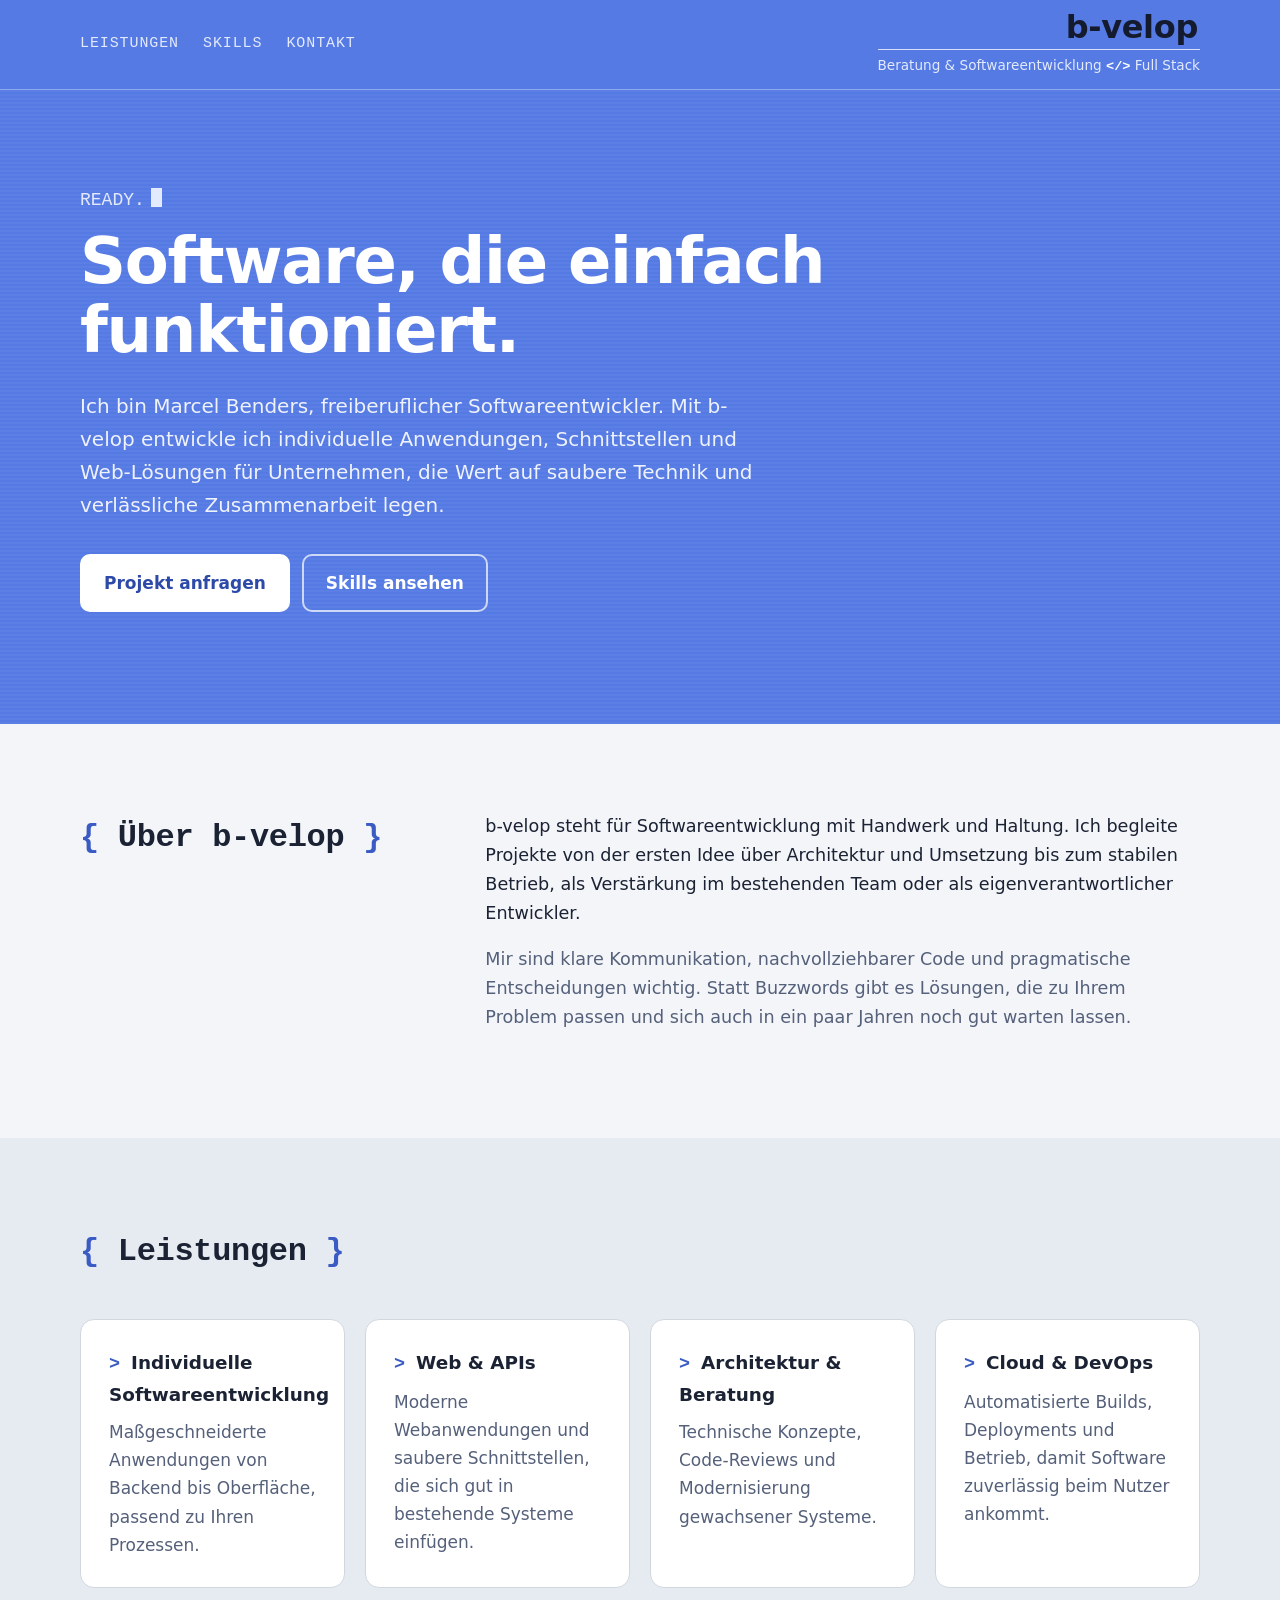
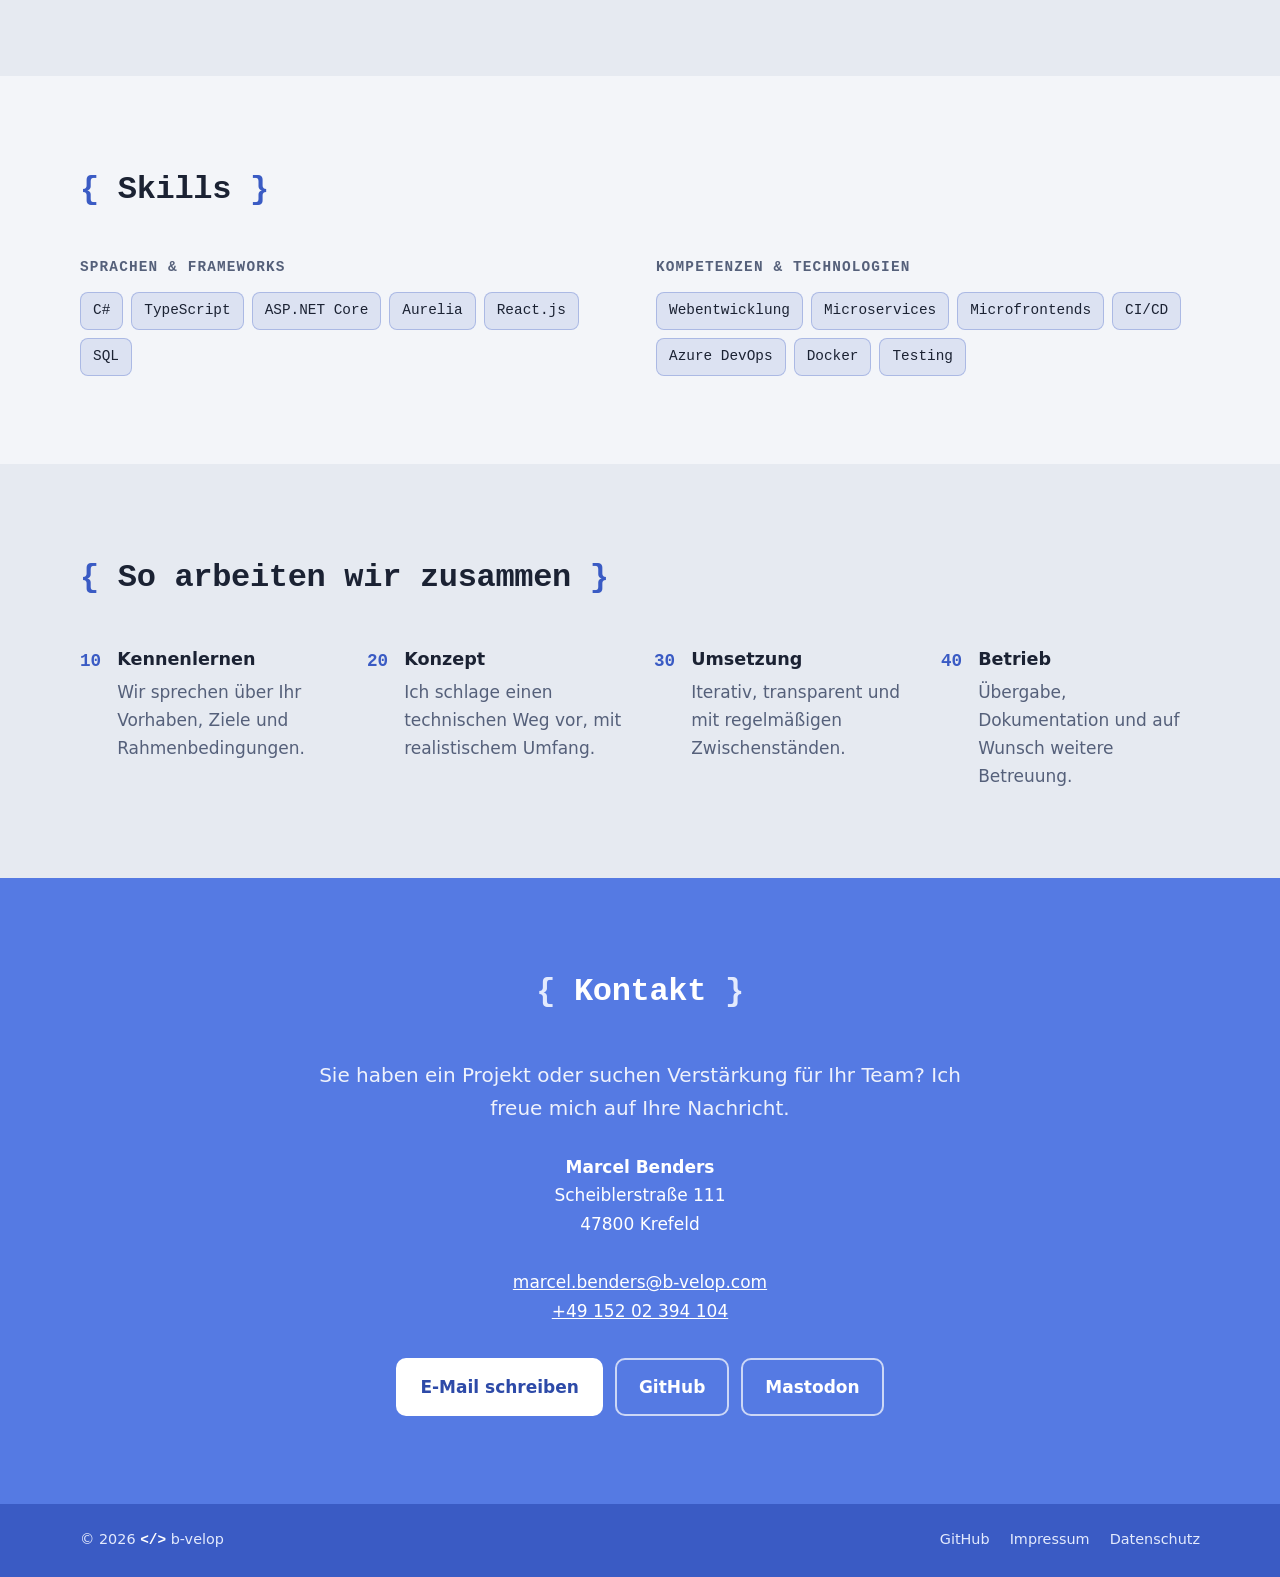
==== index.html @ 2548abe9 "Inhalte der alten Seite übernehmen: Blau, Logo, Skills, Kontakt, Impressum Co-Authored-By: Claude Op" ====
<!doctype html>
<html lang="de">
<head>
  <meta charset="utf-8">
  <meta name="viewport" content="width=device-width, initial-scale=1">
  <title>b-velop · Softwareentwicklung</title>
  <meta name="description" content="b-velop – freiberufliche Softwareentwicklung von Marcel Benders. Individuelle Software, Web- und Backend-Entwicklung, Beratung.">
  <meta name="theme-color" content="#557AE3">
  <link rel="icon" href="assets/favicon.svg" type="image/svg+xml">
  <link rel="stylesheet" href="styles.css">
</head>
<body>
  <header class="site-header">
    <div class="container header-inner">
      <nav class="nav" aria-label="Hauptnavigation">
        <a href="#leistungen">Leistungen</a>
        <a href="#skills">Skills</a>
        <a href="#kontakt">Kontakt</a>
      </nav>
      <a href="#top" class="brand" aria-label="b-velop Startseite">
        <span class="brand-name">b-velop</span>
        <span class="brand-sub">Beratung &amp; Softwareentwicklung <b>&lt;/&gt;</b> Full Stack</span>
      </a>
    </div>
  </header>

  <main id="top">
    <!-- Hero -->
    <section class="hero">
      <div class="container hero-inner">
        <p class="prompt"><span class="caret">READY.</span></p>
        <h1>Software, die einfach funktioniert.</h1>
        <p class="lead">
          Ich bin Marcel Benders, freiberuflicher Softwareentwickler. Mit b-velop
          entwickle ich individuelle Anwendungen, Schnittstellen und Web-Lösungen
          für Unternehmen, die Wert auf saubere Technik und verlässliche Zusammenarbeit legen.
        </p>
        <div class="hero-actions">
          <a class="btn btn-primary" href="#kontakt">Projekt anfragen</a>
          <a class="btn btn-ghost" href="#skills">Skills ansehen</a>
        </div>
      </div>
    </section>

    <!-- Über b-velop -->
    <section class="section" id="ueber">
      <div class="container split">
        <div>
          <h2 class="section-title"><span>{</span> Über b-velop <span>}</span></h2>
        </div>
        <div class="prose">
          <p>
            b-velop steht für Softwareentwicklung mit Handwerk und Haltung. Ich begleite
            Projekte von der ersten Idee über Architektur und Umsetzung bis zum stabilen Betrieb,
            als Verstärkung im bestehenden Team oder als eigenverantwortlicher Entwickler.
          </p>
          <p>
            Mir sind klare Kommunikation, nachvollziehbarer Code und pragmatische Entscheidungen wichtig.
            Statt Buzzwords gibt es Lösungen, die zu Ihrem Problem passen und sich auch in ein paar Jahren
            noch gut warten lassen.
          </p>
        </div>
      </div>
    </section>

    <!-- Leistungen -->
    <section class="section section-alt" id="leistungen">
      <div class="container">
        <h2 class="section-title"><span>{</span> Leistungen <span>}</span></h2>
        <div class="cards">
          <article class="card">
            <h3>Individuelle Softwareentwicklung</h3>
            <p>Maßgeschneiderte Anwendungen von Backend bis Oberfläche, passend zu Ihren Prozessen.</p>
          </article>
          <article class="card">
            <h3>Web &amp; APIs</h3>
            <p>Moderne Webanwendungen und saubere Schnittstellen, die sich gut in bestehende Systeme einfügen.</p>
          </article>
          <article class="card">
            <h3>Architektur &amp; Beratung</h3>
            <p>Technische Konzepte, Code-Reviews und Modernisierung gewachsener Systeme.</p>
          </article>
          <article class="card">
            <h3>Cloud &amp; DevOps</h3>
            <p>Automatisierte Builds, Deployments und Betrieb, damit Software zuverlässig beim Nutzer ankommt.</p>
          </article>
        </div>
      </div>
    </section>

    <!-- Skills -->
    <section class="section" id="skills">
      <div class="container">
        <h2 class="section-title"><span>{</span> Skills <span>}</span></h2>
        <div class="skill-groups">
          <div class="skill-group">
            <h3>Sprachen &amp; Frameworks</h3>
            <ul class="tags">
              <li>C#</li><li>TypeScript</li><li>ASP.NET Core</li><li>Aurelia</li><li>React.js</li><li>SQL</li>
            </ul>
          </div>
          <div class="skill-group">
            <h3>Kompetenzen &amp; Technologien</h3>
            <ul class="tags">
              <li>Webentwicklung</li><li>Microservices</li><li>Microfrontends</li><li>CI/CD</li><li>Azure DevOps</li><li>Docker</li><li>Testing</li>
            </ul>
          </div>
        </div>
      </div>
    </section>

    <!-- Arbeitsweise -->
    <section class="section section-alt" id="ablauf">
      <div class="container">
        <h2 class="section-title"><span>{</span> So arbeiten wir zusammen <span>}</span></h2>
        <ol class="steps">
          <li><span class="step-no">10</span><div><h3>Kennenlernen</h3><p>Wir sprechen über Ihr Vorhaben, Ziele und Rahmenbedingungen.</p></div></li>
          <li><span class="step-no">20</span><div><h3>Konzept</h3><p>Ich schlage einen technischen Weg vor, mit realistischem Umfang.</p></div></li>
          <li><span class="step-no">30</span><div><h3>Umsetzung</h3><p>Iterativ, transparent und mit regelmäßigen Zwischenständen.</p></div></li>
          <li><span class="step-no">40</span><div><h3>Betrieb</h3><p>Übergabe, Dokumentation und auf Wunsch weitere Betreuung.</p></div></li>
        </ol>
      </div>
    </section>

    <!-- Kontakt -->
    <section class="section contact" id="kontakt">
      <div class="container contact-inner">
        <h2 class="section-title"><span>{</span> Kontakt <span>}</span></h2>
        <p class="lead">Sie haben ein Projekt oder suchen Verstärkung für Ihr Team? Ich freue mich auf Ihre Nachricht.</p>
        <address class="contact-card">
          <strong>Marcel Benders</strong><br>
          Scheiblerstraße 111<br>
          47800 Krefeld<br><br>
          <a href="mailto:marcel.benders@b-velop.com">marcel.benders@b-velop.com</a><br>
          <a href="tel:+4915202394104">+49 152 02 394 104</a>
        </address>
        <div class="hero-actions">
          <a class="btn btn-primary" href="mailto:marcel.benders@b-velop.com">E-Mail schreiben</a>
          <a class="btn btn-ghost" href="https://github.com/Marcel-B" rel="noopener" target="_blank">GitHub</a>
          <a class="btn btn-ghost" href="https://mastodon.social/@marcel_be" rel="me noopener" target="_blank">Mastodon</a>
        </div>
      </div>
    </section>
  </main>

  <footer class="site-footer">
    <div class="container footer-inner">
      <p>© <span id="year">2026</span> <b>&lt;/&gt;</b> b-velop</p>
      <nav aria-label="Rechtliches">
        <a href="https://github.com/Marcel-B" rel="noopener" target="_blank">GitHub</a>
        <a href="impressum.html">Impressum</a>
        <a href="datenschutz.html">Datenschutz</a>
      </nav>
    </div>
  </footer>

  <script>document.getElementById('year').textContent = new Date().getFullYear();</script>
</body>
</html>
---- styles.css ----
/* b-velop – C64-Blau wie auf der bisherigen Seite */
:root {
  --c64-blue: #557AE3;        /* Hauptblau der alten Seite */
  --c64-light: #5F85FD;       /* Akzentlinien */
  --c64-pale: #E3EAFD;        /* helle Schrift auf Blau */
  --c64-deep: #3A5BC4;        /* dunkleres Blau für Footer */
  --bg: #F3F5F9;
  --bg-alt: #E6EAF1;
  --surface: #FFFFFF;
  --text: #1B2233;
  --muted: #55607A;
  --border: #D2D7DF;
  --accent: #3A5BC4;
  --on-accent: #FFFFFF;
  --mono: ui-monospace, "SF Mono", Menlo, Consolas, "Liberation Mono", monospace;
  --sans: system-ui, -apple-system, "Segoe UI", Roboto, "Helvetica Neue", Arial, sans-serif;
  --radius: 14px;
}

@media (prefers-color-scheme: dark) {
  :root {
    --bg: #11162A;
    --bg-alt: #161D36;
    --surface: #1C2442;
    --text: #E8ECF7;
    --muted: #A3ADC8;
    --border: #2C3760;
    --accent: var(--c64-light);
    --on-accent: #FFFFFF;
  }
}

* { box-sizing: border-box; }
html { scroll-behavior: smooth; scroll-padding-top: 96px; }
body {
  margin: 0;
  background: var(--bg);
  color: var(--text);
  font-family: var(--sans);
  font-size: 17px;
  line-height: 1.65;
  -webkit-font-smoothing: antialiased;
}
img { max-width: 100%; display: block; }
a { color: inherit; }

.container { width: min(1120px, 100% - 32px); margin-inline: auto; }

/* Header */
.site-header {
  position: sticky; top: 0; z-index: 10;
  background: var(--c64-blue);
  color: var(--c64-pale);
  border-bottom: 1px solid rgba(255,255,255,.35);
}
.header-inner {
  display: flex; align-items: center; justify-content: space-between;
  min-height: 80px; gap: 16px;
}
.nav { display: flex; gap: 24px; flex-wrap: wrap; font-family: var(--mono); font-size: 15px; }
.nav a { text-decoration: none; color: var(--c64-pale); text-transform: uppercase; letter-spacing: .06em; }
.nav a:hover, .nav a:focus-visible { color: #fff; }
.brand { display: flex; flex-direction: column; align-items: flex-end; text-decoration: none; flex-shrink: 0; padding: 10px 0; }
.brand-name {
  font-size: 2rem; font-weight: 700; line-height: 1.1; letter-spacing: -.01em;
  color: #141B2E; padding: 0 2px 4px; border-bottom: 1px solid rgba(255,255,255,.75); align-self: stretch; text-align: right;
}
.brand-sub { font-size: .85rem; color: var(--c64-pale); margin-top: 4px; white-space: nowrap; }
.brand-sub b, .site-footer b { font-family: var(--mono); color: #fff; font-weight: 700; }

/* Hero */
.hero {
  background: var(--c64-blue);
  color: #fff;
  padding: 96px 0 112px;
  position: relative;
  overflow: hidden;
}
.hero::after {
  content: "";
  position: absolute; inset: 0;
  background: repeating-linear-gradient(0deg, rgba(255,255,255,.035) 0 2px, transparent 2px 4px);
  pointer-events: none;
}
.hero-inner { position: relative; z-index: 1; max-width: 820px; margin-left: max(16px, (100% - 1120px) / 2); }
.prompt { font-family: var(--mono); color: var(--c64-pale); margin: 0 0 12px; font-size: 18px; }
.caret::after {
  content: ""; display: inline-block; width: .6em; height: 1.05em;
  background: var(--c64-pale); vertical-align: -.15em; margin-left: .35em;
  animation: blink 1.1s steps(1) infinite;
}
@keyframes blink { 50% { opacity: 0; } }
@media (prefers-reduced-motion: reduce) { .caret::after { animation: none; } }

h1 {
  font-size: clamp(2.2rem, 5.5vw, 4rem);
  line-height: 1.08; letter-spacing: -.02em;
  margin: 0 0 24px;
}
.lead { font-size: clamp(1.05rem, 2vw, 1.25rem); color: inherit; opacity: .9; max-width: 680px; }
.hero-actions { display: flex; gap: 12px; flex-wrap: wrap; margin-top: 32px; }

.btn {
  display: inline-block; padding: 13px 22px; border-radius: 10px;
  font-weight: 600; text-decoration: none; border: 2px solid transparent;
  transition: transform .15s ease, background .15s ease;
}
.btn:hover { transform: translateY(-2px); }
.btn-primary { background: #fff; color: #2D4AA8; }
.btn-primary:hover { background: var(--c64-pale); }
.btn-ghost { border-color: rgba(255,255,255,.7); color: #fff; }
.btn-ghost:hover { background: rgba(255,255,255,.12); }

/* Sections */
.section { padding: 88px 0; }
.section-alt { background: var(--bg-alt); }
.section-title {
  font-family: var(--mono);
  font-size: clamp(1.5rem, 3vw, 2rem);
  margin: 0 0 40px; letter-spacing: -.01em;
}
.section-title span { color: var(--accent); }
.split { display: grid; grid-template-columns: 1fr 2fr; gap: 48px; }
.prose p { margin: 0 0 1em; color: var(--muted); font-size: 1.1rem; }
.prose p:first-child { color: var(--text); }

/* Cards */
.cards { display: grid; grid-template-columns: repeat(auto-fit, minmax(240px, 1fr)); gap: 20px; }
.card {
  background: var(--surface); border: 1px solid var(--border);
  border-radius: var(--radius); padding: 28px;
  transition: border-color .2s ease, transform .2s ease;
}
.card:hover { border-color: var(--accent); transform: translateY(-3px); }
.card h3 { margin: 0 0 8px; font-size: 1.15rem; }
.card p { margin: 0; color: var(--muted); }
.card h3::before { content: "> "; font-family: var(--mono); color: var(--accent); }

/* Skills */
.skill-groups { display: grid; grid-template-columns: repeat(auto-fit, minmax(240px, 1fr)); gap: 32px; }
.skill-group h3 {
  font-family: var(--mono); font-size: .9rem; text-transform: uppercase;
  letter-spacing: .08em; color: var(--muted); margin: 0 0 12px;
}
.tags { list-style: none; padding: 0; margin: 0; display: flex; flex-wrap: wrap; gap: 8px; }
.tags li {
  font-family: var(--mono); font-size: .9rem;
  padding: 6px 12px; border-radius: 8px;
  background: color-mix(in srgb, var(--accent) 12%, transparent);
  color: var(--text);
  border: 1px solid color-mix(in srgb, var(--accent) 30%, transparent);
}

/* Ablauf */
.steps { list-style: none; padding: 0; margin: 0; display: grid; grid-template-columns: repeat(auto-fit, minmax(220px, 1fr)); gap: 28px; }
.steps li { display: flex; gap: 16px; }
.step-no { font-family: var(--mono); font-weight: 700; color: var(--accent); font-size: 1.1rem; padding-top: 2px; }
.steps h3 { margin: 0 0 4px; font-size: 1.1rem; }
.steps p { margin: 0; color: var(--muted); }

/* Kontakt */
.contact { background: var(--c64-blue); color: #fff; }
.contact .section-title span { color: var(--c64-pale); }
.contact-inner { text-align: center; }
.contact-inner .lead { margin-inline: auto; }
.contact-card { font-style: normal; margin: 28px auto 0; line-height: 1.7; }
.contact-card a { color: #fff; }

/* Rechtliche Seiten */
.legal { padding: 64px 0 88px; }
.legal .container { max-width: 760px; }
.legal h1 { font-size: clamp(1.8rem, 4vw, 2.6rem); }
.legal h2 { font-size: 1.2rem; margin: 2em 0 .4em; }
.legal p, .legal address { font-style: normal; color: var(--muted); margin: 0 0 1em; }
.legal a { color: var(--accent); }
.contact .hero-actions { justify-content: center; }

/* Footer */
.site-footer { background: var(--c64-deep); color: var(--c64-pale); font-size: .9rem;  }
.footer-inner { display: flex; justify-content: space-between; align-items: center; flex-wrap: wrap; gap: 12px; padding: 24px 0; }
.footer-inner p { margin: 0; }
.footer-inner nav { display: flex; gap: 20px; }
.footer-inner a { color: var(--c64-pale); text-decoration: none; }
.footer-inner a:hover { color: #fff; }

@media (max-width: 720px) {
  .header-inner { min-height: 72px; }
  .nav { gap: 14px; font-size: 13px; }
  .header-inner { flex-direction: column-reverse; align-items: stretch; gap: 4px; padding-bottom: 10px; }
  .brand-name { font-size: 1.6rem; }
  .brand-sub { font-size: .75rem; }
  .nav { justify-content: flex-start; }
  .split { grid-template-columns: 1fr; gap: 0; }
  .hero { padding: 64px 0 80px; }
  .section { padding: 64px 0; }
}
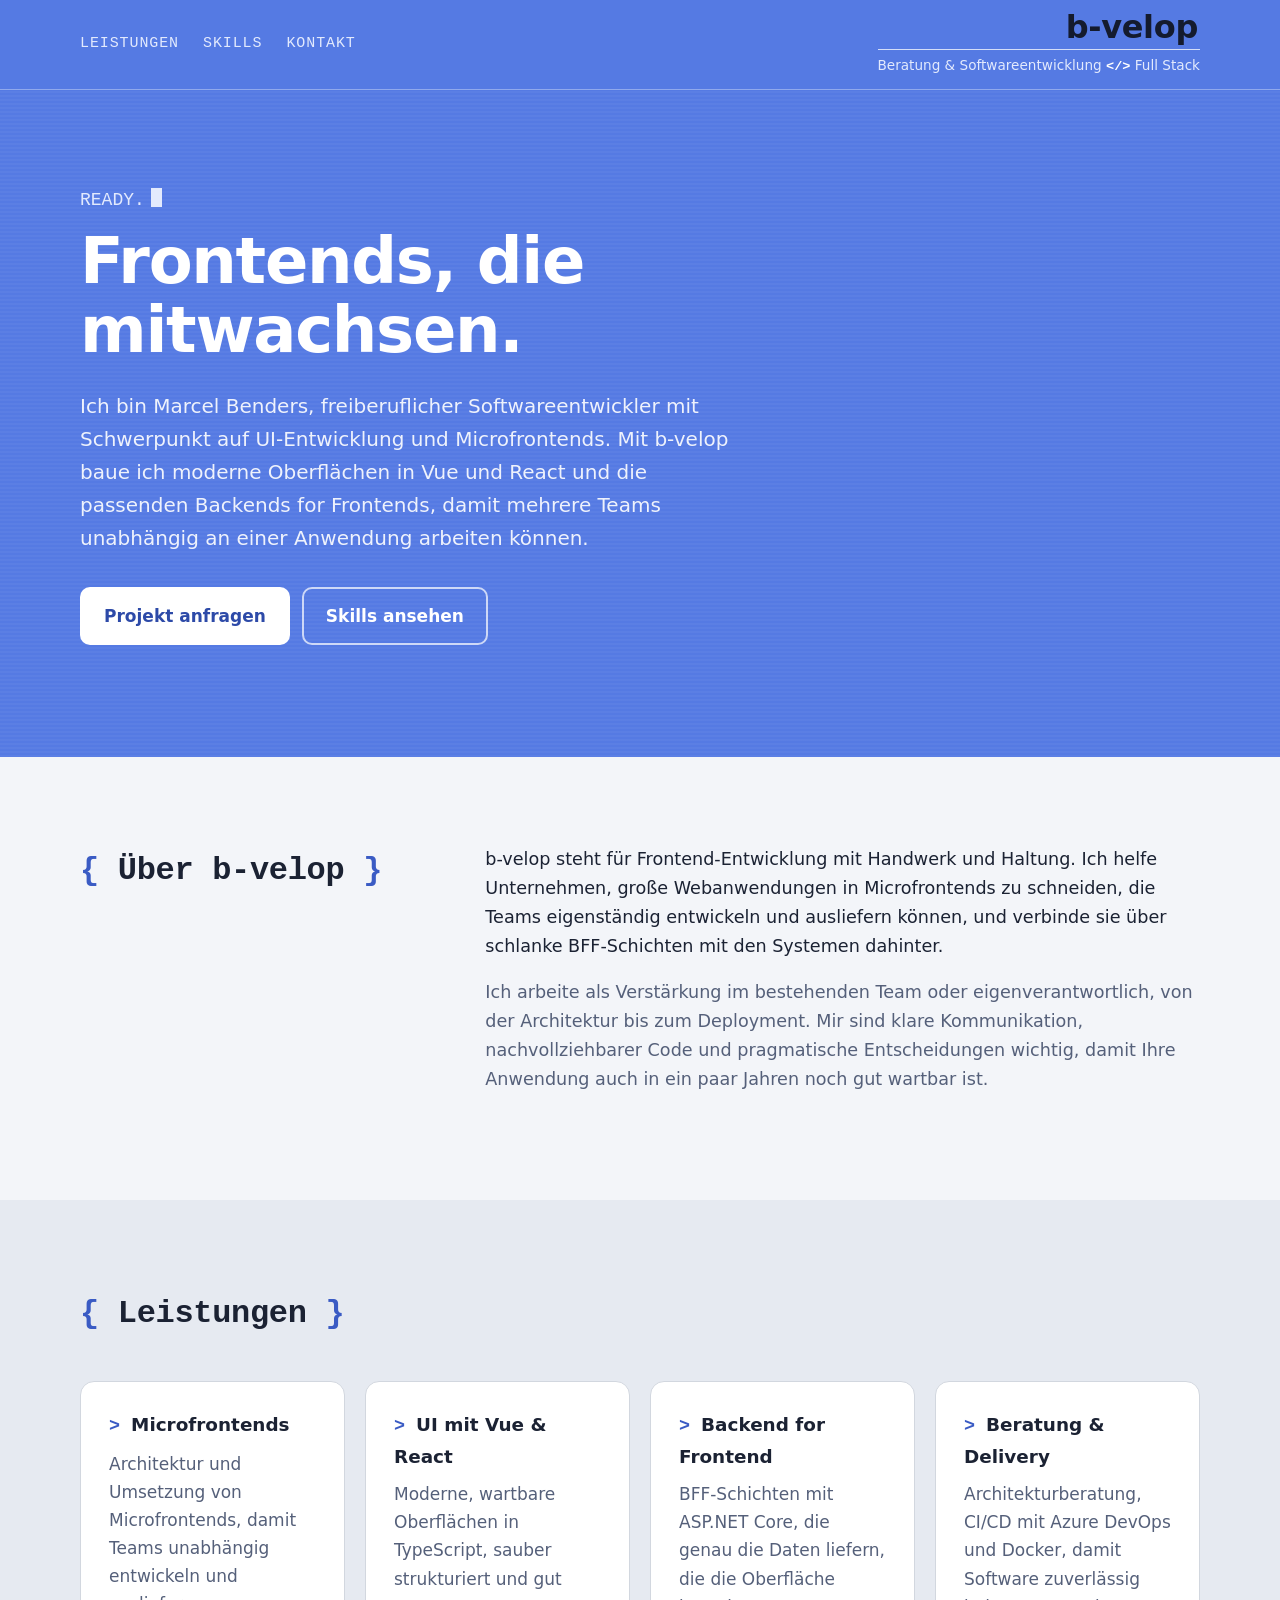
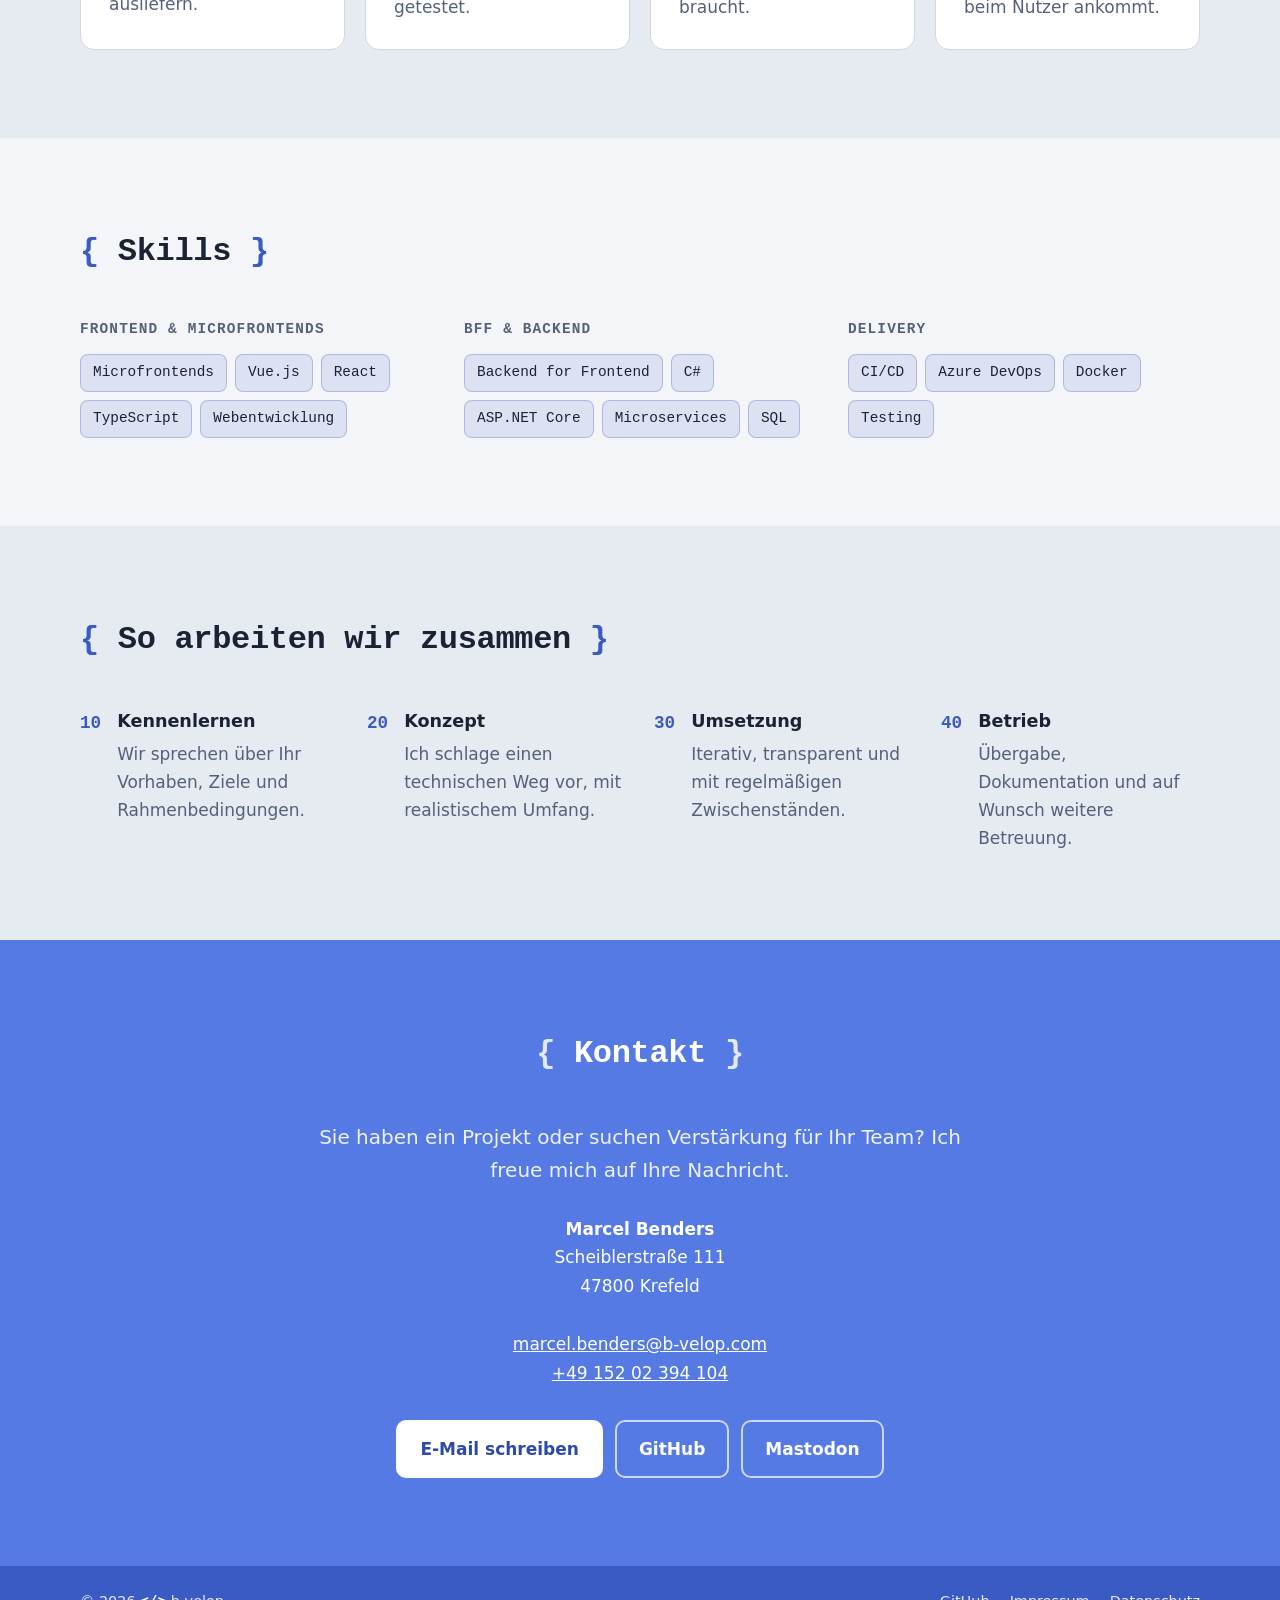
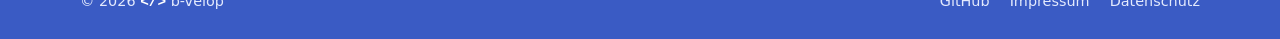
==== commit 14642e87: "Fokus auf UI, Microfrontends und BFF mit Vue und React Co-Authored-By: Claude Opus 5.5 (1M context) " ====
--- a/index.html
+++ b/index.html
@@ -4,7 +4,7 @@
   <meta charset="utf-8">
   <meta name="viewport" content="width=device-width, initial-scale=1">
   <title>b-velop · Softwareentwicklung</title>
-  <meta name="description" content="b-velop – freiberufliche Softwareentwicklung von Marcel Benders. Individuelle Software, Web- und Backend-Entwicklung, Beratung.">
+  <meta name="description" content="b-velop – freiberufliche Softwareentwicklung von Marcel Benders. Microfrontends, UI-Entwicklung mit Vue und React, Backend for Frontend.">
   <meta name="theme-color" content="#557AE3">
   <link rel="icon" href="assets/favicon.svg" type="image/svg+xml">
   <link rel="stylesheet" href="styles.css">
@@ -29,11 +29,11 @@
     <section class="hero">
       <div class="container hero-inner">
         <p class="prompt"><span class="caret">READY.</span></p>
-        <h1>Software, die einfach funktioniert.</h1>
+        <h1>Frontends, die mitwachsen.</h1>
         <p class="lead">
-          Ich bin Marcel Benders, freiberuflicher Softwareentwickler. Mit b-velop
-          entwickle ich individuelle Anwendungen, Schnittstellen und Web-Lösungen
-          für Unternehmen, die Wert auf saubere Technik und verlässliche Zusammenarbeit legen.
+          Ich bin Marcel Benders, freiberuflicher Softwareentwickler mit Schwerpunkt auf
+          UI-Entwicklung und Microfrontends. Mit b-velop baue ich moderne Oberflächen in Vue und React
+          und die passenden Backends for Frontends, damit mehrere Teams unabhängig an einer Anwendung arbeiten können.
         </p>
         <div class="hero-actions">
           <a class="btn btn-primary" href="#kontakt">Projekt anfragen</a>
@@ -50,14 +50,14 @@
         </div>
         <div class="prose">
           <p>
-            b-velop steht für Softwareentwicklung mit Handwerk und Haltung. Ich begleite
-            Projekte von der ersten Idee über Architektur und Umsetzung bis zum stabilen Betrieb,
-            als Verstärkung im bestehenden Team oder als eigenverantwortlicher Entwickler.
+            b-velop steht für Frontend-Entwicklung mit Handwerk und Haltung. Ich helfe Unternehmen,
+            große Webanwendungen in Microfrontends zu schneiden, die Teams eigenständig entwickeln und ausliefern können,
+            und verbinde sie über schlanke BFF-Schichten mit den Systemen dahinter.
           </p>
           <p>
-            Mir sind klare Kommunikation, nachvollziehbarer Code und pragmatische Entscheidungen wichtig.
-            Statt Buzzwords gibt es Lösungen, die zu Ihrem Problem passen und sich auch in ein paar Jahren
-            noch gut warten lassen.
+            Ich arbeite als Verstärkung im bestehenden Team oder eigenverantwortlich, von der Architektur
+            bis zum Deployment. Mir sind klare Kommunikation, nachvollziehbarer Code und pragmatische
+            Entscheidungen wichtig, damit Ihre Anwendung auch in ein paar Jahren noch gut wartbar ist.
           </p>
         </div>
       </div>
@@ -69,20 +69,20 @@
         <h2 class="section-title"><span>{</span> Leistungen <span>}</span></h2>
         <div class="cards">
           <article class="card">
-            <h3>Individuelle Softwareentwicklung</h3>
-            <p>Maßgeschneiderte Anwendungen von Backend bis Oberfläche, passend zu Ihren Prozessen.</p>
+            <h3>Microfrontends</h3>
+            <p>Architektur und Umsetzung von Microfrontends, damit Teams unabhängig entwickeln und ausliefern.</p>
           </article>
           <article class="card">
-            <h3>Web &amp; APIs</h3>
-            <p>Moderne Webanwendungen und saubere Schnittstellen, die sich gut in bestehende Systeme einfügen.</p>
+            <h3>UI mit Vue &amp; React</h3>
+            <p>Moderne, wartbare Oberflächen in TypeScript, sauber strukturiert und gut getestet.</p>
           </article>
           <article class="card">
-            <h3>Architektur &amp; Beratung</h3>
-            <p>Technische Konzepte, Code-Reviews und Modernisierung gewachsener Systeme.</p>
+            <h3>Backend for Frontend</h3>
+            <p>BFF-Schichten mit ASP.NET Core, die genau die Daten liefern, die die Oberfläche braucht.</p>
           </article>
           <article class="card">
-            <h3>Cloud &amp; DevOps</h3>
-            <p>Automatisierte Builds, Deployments und Betrieb, damit Software zuverlässig beim Nutzer ankommt.</p>
+            <h3>Beratung &amp; Delivery</h3>
+            <p>Architekturberatung, CI/CD mit Azure DevOps und Docker, damit Software zuverlässig beim Nutzer ankommt.</p>
           </article>
         </div>
       </div>
@@ -94,15 +94,21 @@
         <h2 class="section-title"><span>{</span> Skills <span>}</span></h2>
         <div class="skill-groups">
           <div class="skill-group">
-            <h3>Sprachen &amp; Frameworks</h3>
+            <h3>Frontend &amp; Microfrontends</h3>
             <ul class="tags">
-              <li>C#</li><li>TypeScript</li><li>ASP.NET Core</li><li>Aurelia</li><li>React.js</li><li>SQL</li>
+              <li>Microfrontends</li><li>Vue.js</li><li>React</li><li>TypeScript</li><li>Webentwicklung</li>
             </ul>
           </div>
           <div class="skill-group">
-            <h3>Kompetenzen &amp; Technologien</h3>
+            <h3>BFF &amp; Backend</h3>
             <ul class="tags">
-              <li>Webentwicklung</li><li>Microservices</li><li>Microfrontends</li><li>CI/CD</li><li>Azure DevOps</li><li>Docker</li><li>Testing</li>
+              <li>Backend for Frontend</li><li>C#</li><li>ASP.NET Core</li><li>Microservices</li><li>SQL</li>
+            </ul>
+          </div>
+          <div class="skill-group">
+            <h3>Delivery</h3>
+            <ul class="tags">
+              <li>CI/CD</li><li>Azure DevOps</li><li>Docker</li><li>Testing</li>
             </ul>
           </div>
         </div>
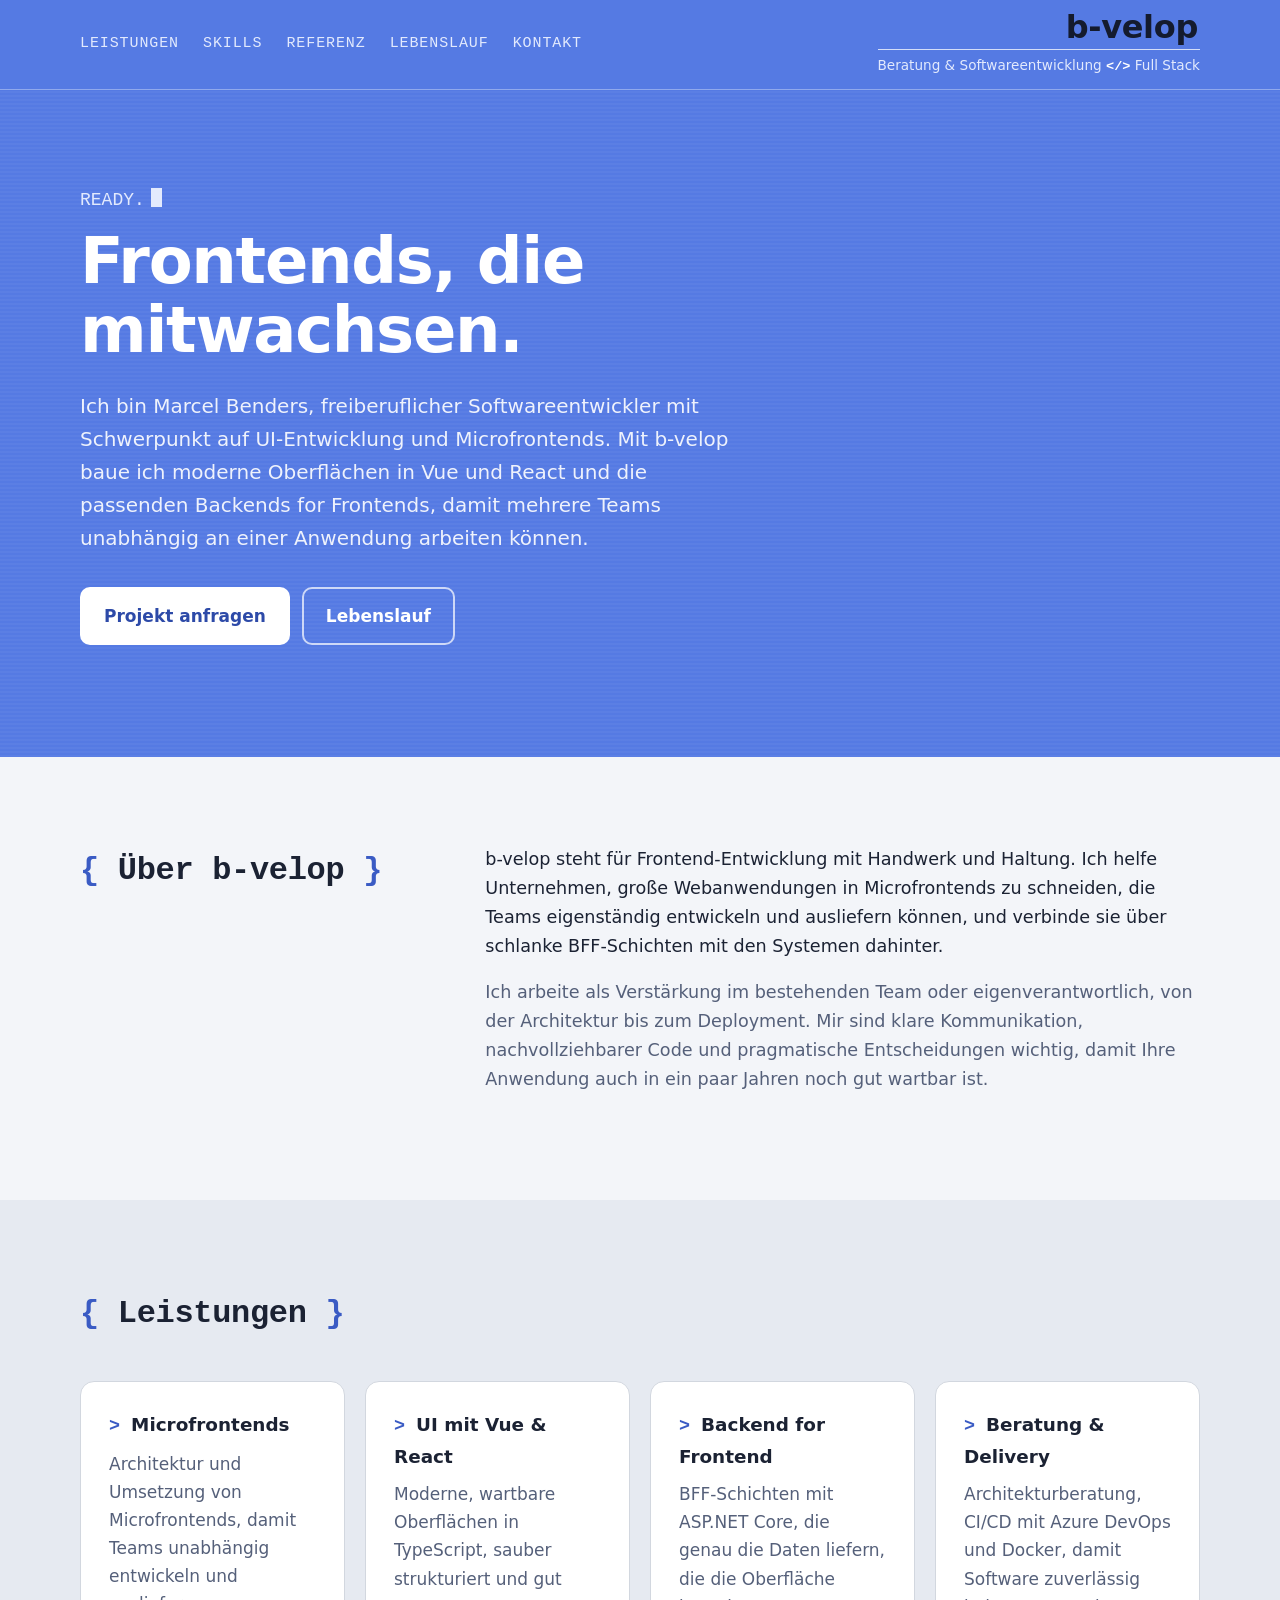
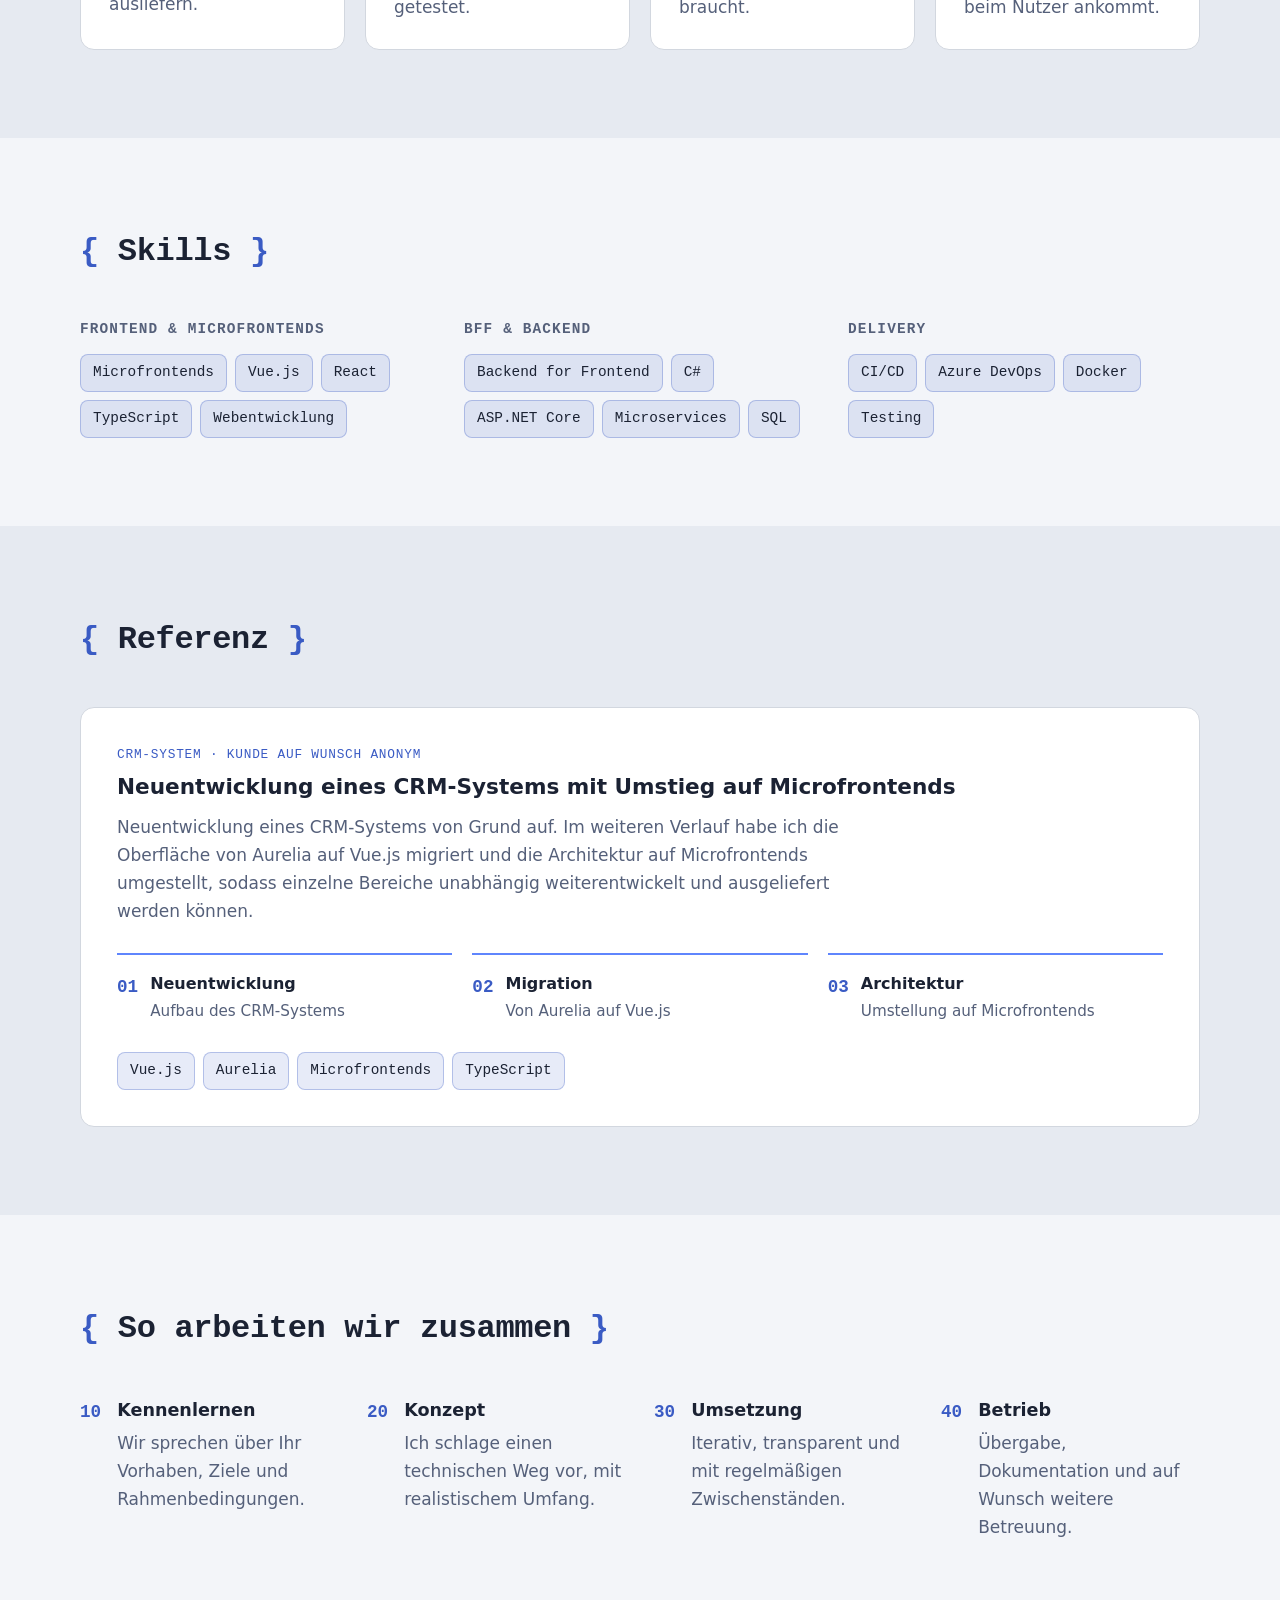
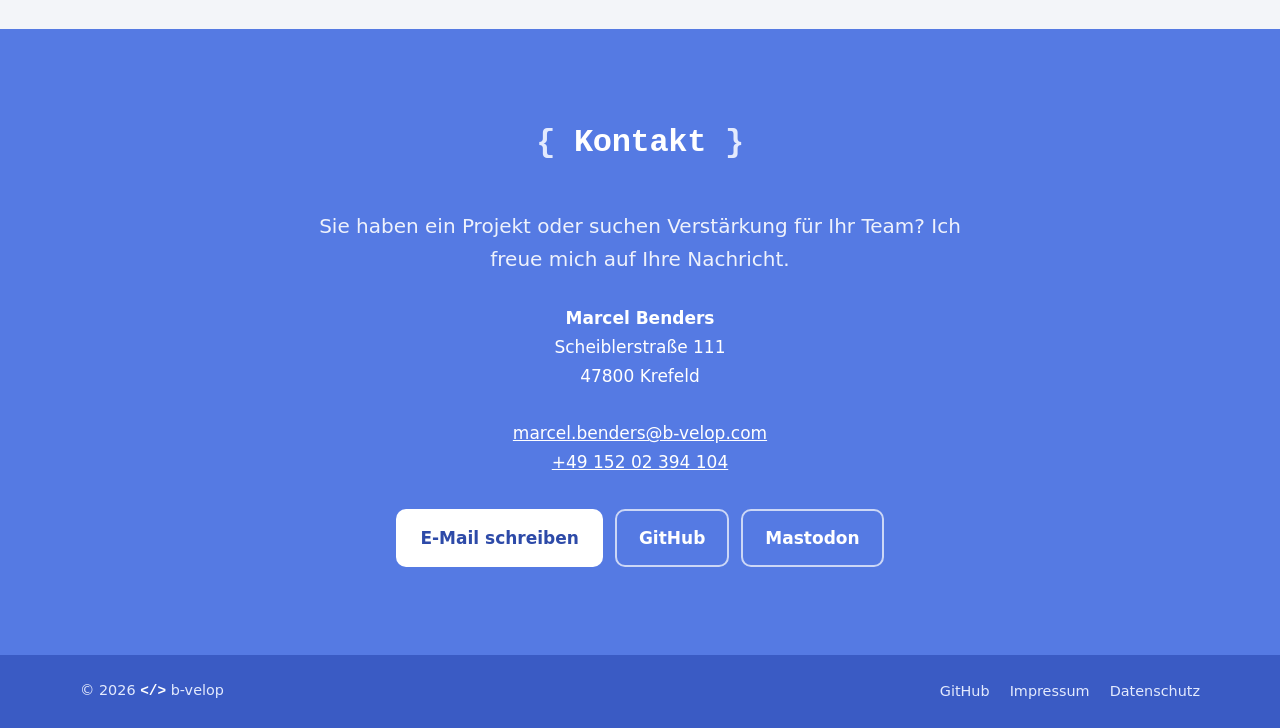
==== commit 63f0e29d: "Anonyme CRM-Referenz und Lebenslauf-Seite ergänzen Co-Authored-By: Claude Opus 5.5 (1M context) <nor" ====
--- a/index.html
+++ b/index.html
@@ -15,6 +15,8 @@
       <nav class="nav" aria-label="Hauptnavigation">
         <a href="#leistungen">Leistungen</a>
         <a href="#skills">Skills</a>
+        <a href="#referenz">Referenz</a>
+        <a href="lebenslauf.html">Lebenslauf</a>
         <a href="#kontakt">Kontakt</a>
       </nav>
       <a href="#top" class="brand" aria-label="b-velop Startseite">
@@ -37,7 +39,7 @@
         </p>
         <div class="hero-actions">
           <a class="btn btn-primary" href="#kontakt">Projekt anfragen</a>
-          <a class="btn btn-ghost" href="#skills">Skills ansehen</a>
+          <a class="btn btn-ghost" href="lebenslauf.html">Lebenslauf</a>
         </div>
       </div>
     </section>
@@ -115,8 +117,34 @@
       </div>
     </section>
 
+    <!-- Referenz -->
+    <section class="section section-alt" id="referenz">
+      <div class="container">
+        <h2 class="section-title"><span>{</span> Referenz <span>}</span></h2>
+        <article class="ref-card">
+          <div class="ref-head">
+            <p class="ref-meta">CRM-System · Kunde auf Wunsch anonym</p>
+            <h3>Neuentwicklung eines CRM-Systems mit Umstieg auf Microfrontends</h3>
+            <p>
+              Neuentwicklung eines CRM-Systems von Grund auf. Im weiteren Verlauf habe ich die Oberfläche
+              von Aurelia auf Vue.js migriert und die Architektur auf Microfrontends umgestellt, sodass
+              einzelne Bereiche unabhängig weiterentwickelt und ausgeliefert werden können.
+            </p>
+          </div>
+          <ol class="ref-phases">
+            <li><span class="step-no">01</span><div><h4>Neuentwicklung</h4><p>Aufbau des CRM-Systems</p></div></li>
+            <li><span class="step-no">02</span><div><h4>Migration</h4><p>Von Aurelia auf Vue.js</p></div></li>
+            <li><span class="step-no">03</span><div><h4>Architektur</h4><p>Umstellung auf Microfrontends</p></div></li>
+          </ol>
+          <ul class="tags">
+            <li>Vue.js</li><li>Aurelia</li><li>Microfrontends</li><li>TypeScript</li>
+          </ul>
+        </article>
+      </div>
+    </section>
+
     <!-- Arbeitsweise -->
-    <section class="section section-alt" id="ablauf">
+    <section class="section" id="ablauf">
       <div class="container">
         <h2 class="section-title"><span>{</span> So arbeiten wir zusammen <span>}</span></h2>
         <ol class="steps">
--- a/styles.css
+++ b/styles.css
@@ -183,9 +183,58 @@
 .footer-inner a { color: var(--c64-pale); text-decoration: none; }
 .footer-inner a:hover { color: #fff; }
 
+/* Referenz */
+.ref-card {
+  background: var(--surface); border: 1px solid var(--border); border-radius: var(--radius);
+  padding: 36px; display: grid; gap: 28px;
+}
+.ref-meta { font-family: var(--mono); font-size: .8rem; text-transform: uppercase; letter-spacing: .06em; color: var(--accent); margin: 0 0 8px; }
+.ref-head h3 { margin: 0 0 12px; font-size: 1.35rem; line-height: 1.3; }
+.ref-head p:last-child { margin: 0; color: var(--muted); max-width: 760px; }
+.ref-phases { list-style: none; padding: 0; margin: 0; display: grid; grid-template-columns: repeat(auto-fit, minmax(200px, 1fr)); gap: 20px; }
+.ref-phases li { display: flex; gap: 12px; padding-top: 16px; border-top: 2px solid var(--c64-light); }
+.ref-phases h4 { margin: 0 0 2px; font-size: 1rem; }
+.ref-phases p { margin: 0; color: var(--muted); font-size: .95rem; }
+
+/* Lebenslauf */
+.cv { padding: 64px 0 88px; }
+.cv .container { max-width: 860px; }
+.cv-head { display: flex; justify-content: space-between; align-items: flex-end; gap: 24px; flex-wrap: wrap; margin-bottom: 8px; }
+.cv-head h1 { margin: 0; font-size: clamp(2rem, 4.5vw, 2.8rem); }
+.cv-role { margin: 4px 0 0; color: var(--accent); font-family: var(--mono); }
+.cv-contact { font-style: normal; color: var(--muted); font-size: .95rem; line-height: 1.6; }
+.cv-contact a { color: var(--accent); }
+.btn-print { background: var(--accent); color: #fff; border: 0; cursor: pointer; font: inherit; font-weight: 600; }
+.cv h2 {
+  font-family: var(--mono); font-size: 1.1rem; margin: 48px 0 16px;
+  padding-bottom: 8px; border-bottom: 2px solid var(--c64-light);
+}
+.cv h2 span { color: var(--accent); }
+.cv-entry { display: grid; grid-template-columns: 170px 1fr; gap: 20px; margin-bottom: 24px; }
+.cv-when { font-family: var(--mono); font-size: .9rem; color: var(--muted); padding-top: 2px; }
+.cv-entry h3 { margin: 0 0 4px; font-size: 1.05rem; }
+.cv-entry p, .cv-entry li { color: var(--muted); }
+.cv-entry p { margin: 0 0 8px; }
+.cv-entry ul { margin: 0 0 8px; padding-left: 1.1em; }
+.cv-entry .tags { margin-top: 8px; padding-left: 0; }
+.cv-entry > .tags { margin-top: 0; }
+.todo { background: color-mix(in srgb, #F5B400 25%, transparent); border-radius: 4px; padding: 0 4px; }
+
+@media print {
+  .site-header, .site-footer, .no-print { display: none !important; }
+  body { background: #fff; color: #000; font-size: 11pt; }
+  .cv { padding: 0; }
+  .cv h2 { margin-top: 20pt; break-after: avoid; }
+  .cv-entry { break-inside: avoid; }
+  .tags li { background: none; border-color: #999; }
+  a { color: inherit; text-decoration: none; }
+}
+
 @media (max-width: 720px) {
+  .cv-entry { grid-template-columns: 1fr; gap: 4px; }
+  .ref-card { padding: 24px; }
   .header-inner { min-height: 72px; }
-  .nav { gap: 14px; font-size: 13px; }
+  .nav { gap: 6px 12px; font-size: 12px; letter-spacing: .02em; }
   .header-inner { flex-direction: column-reverse; align-items: stretch; gap: 4px; padding-bottom: 10px; }
   .brand-name { font-size: 1.6rem; }
   .brand-sub { font-size: .75rem; }
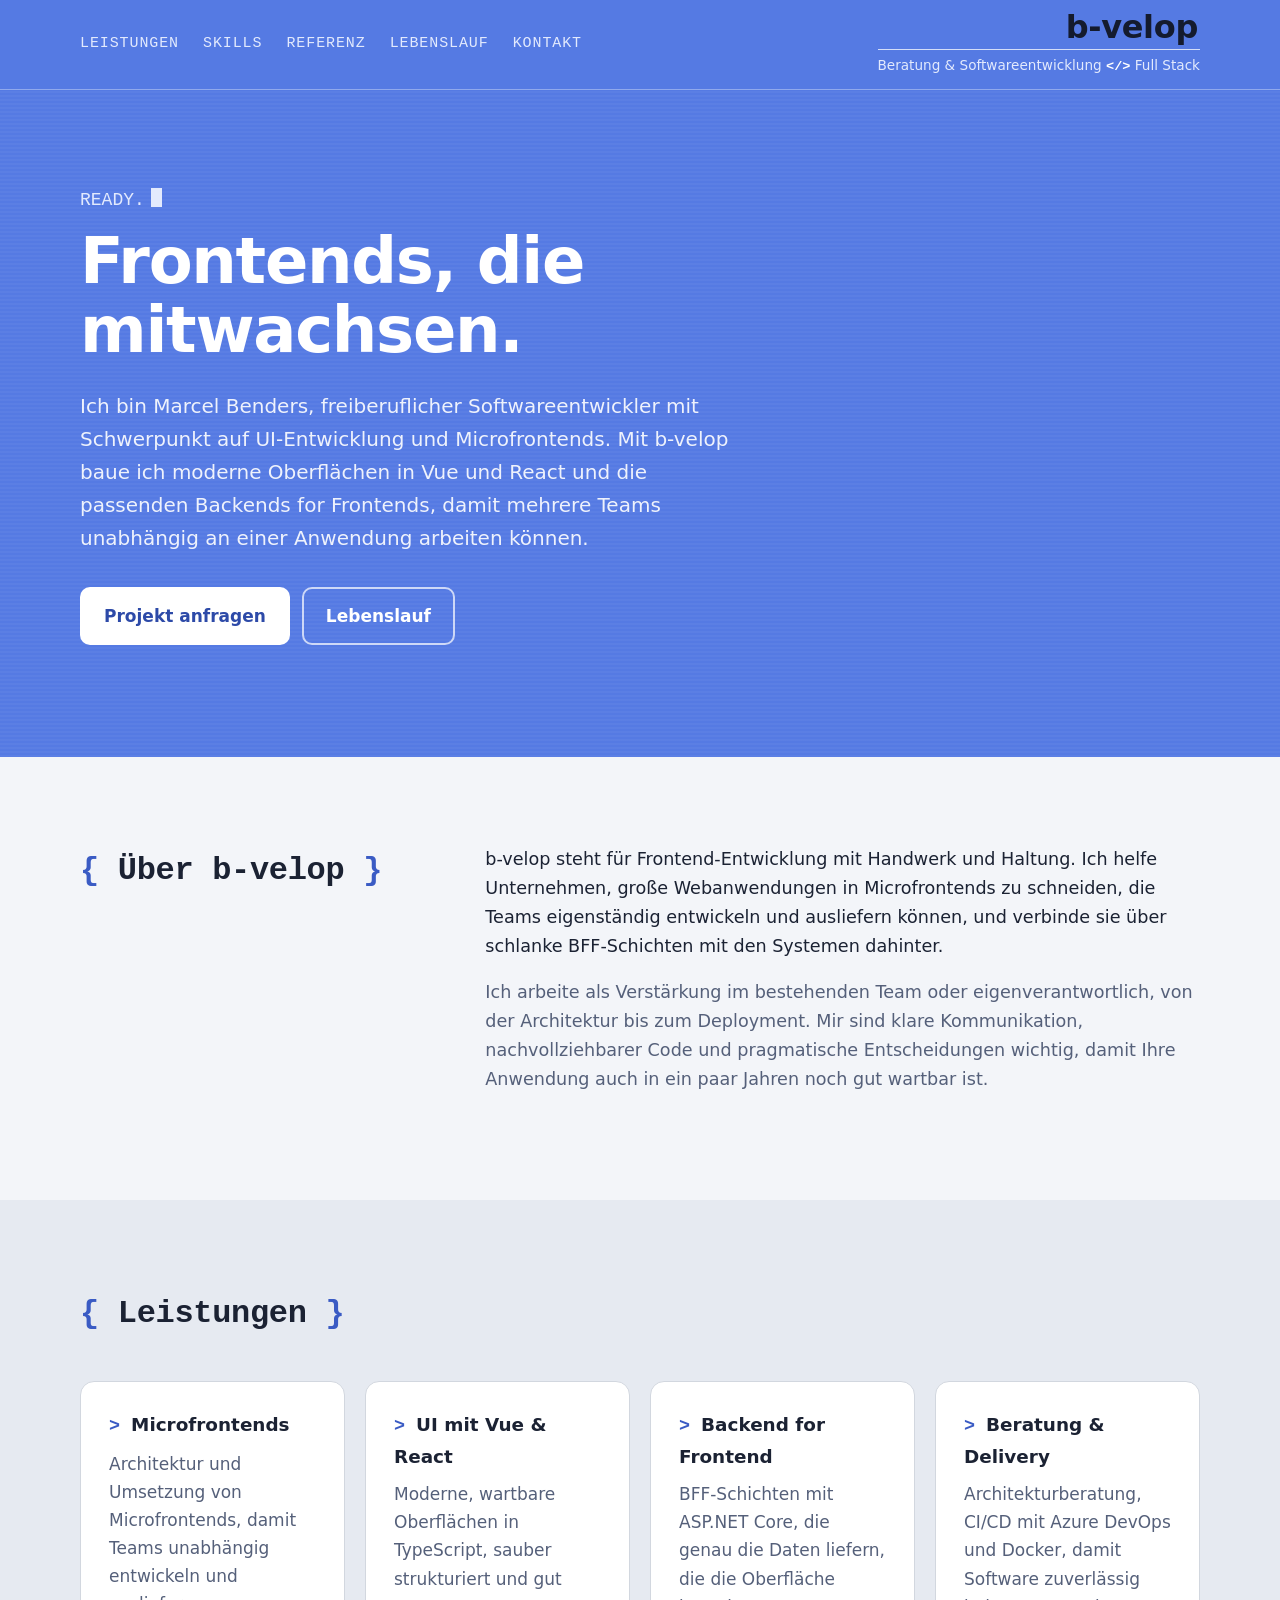
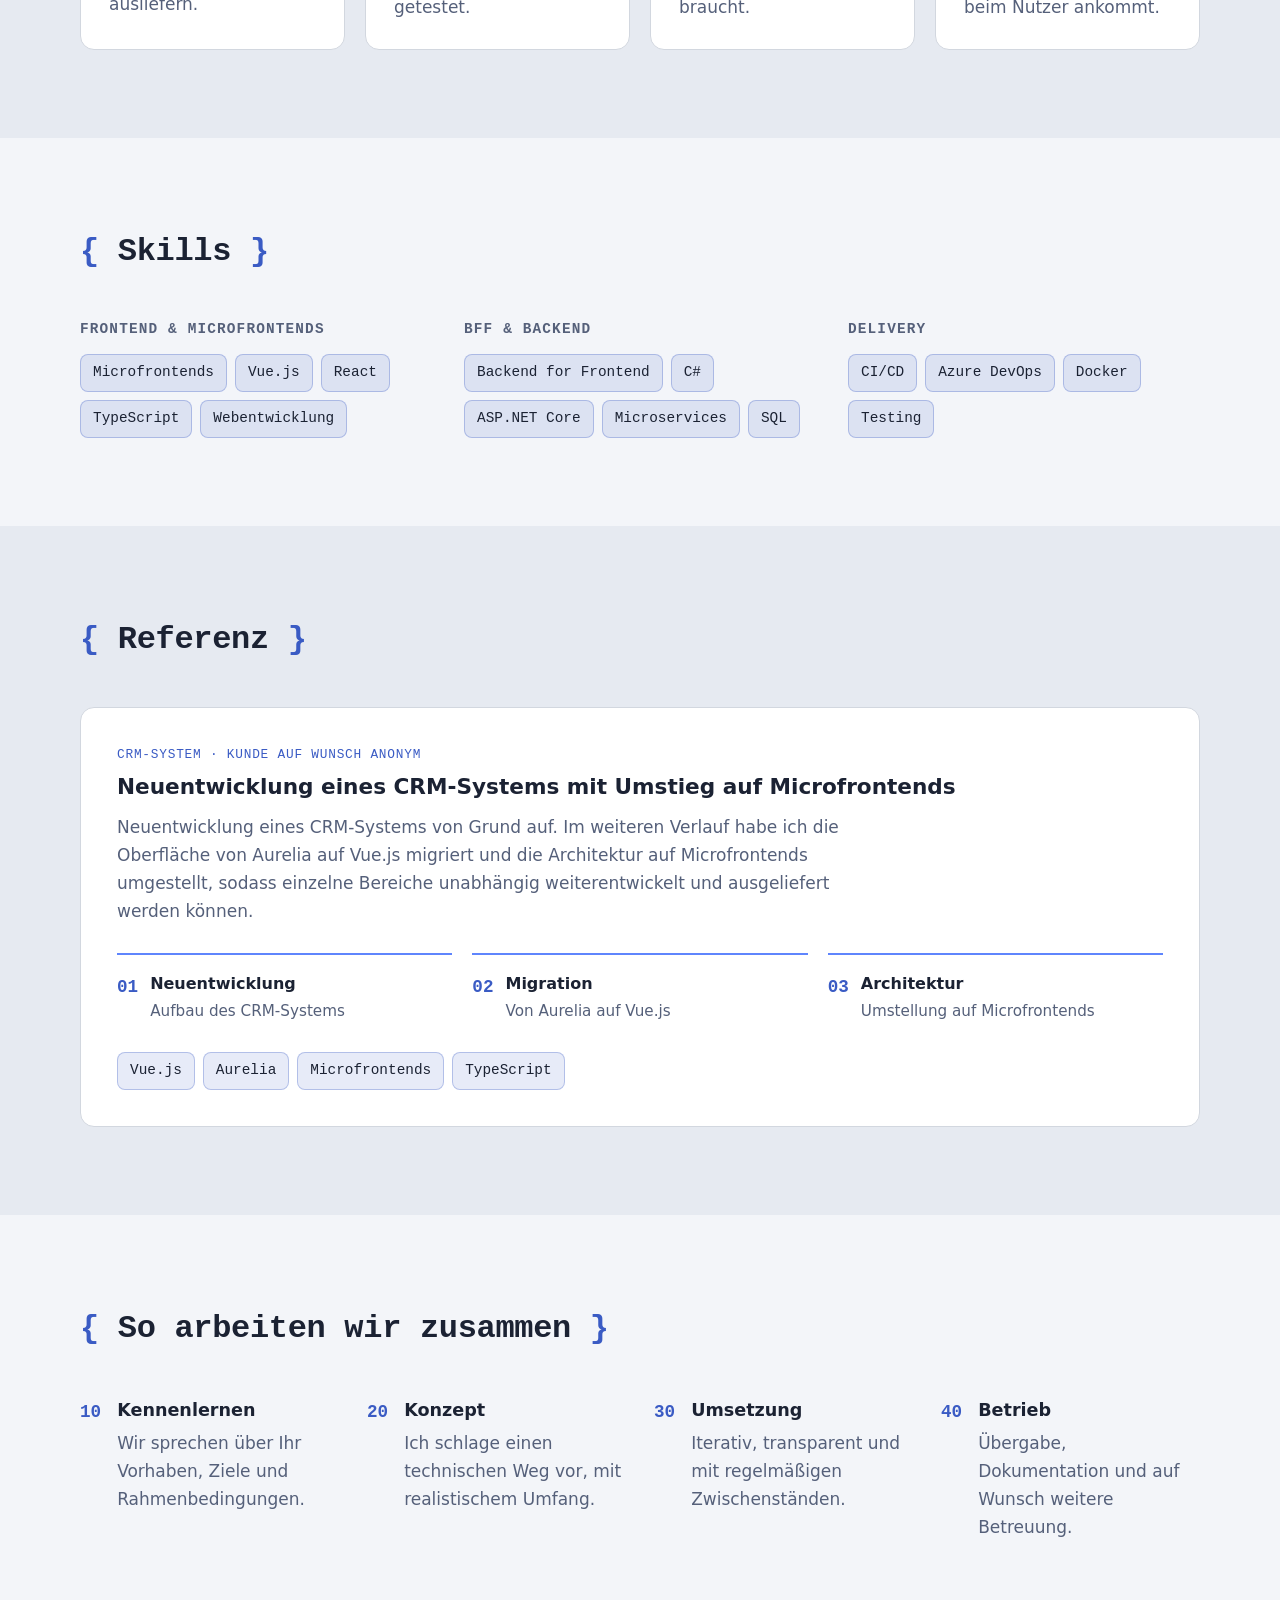
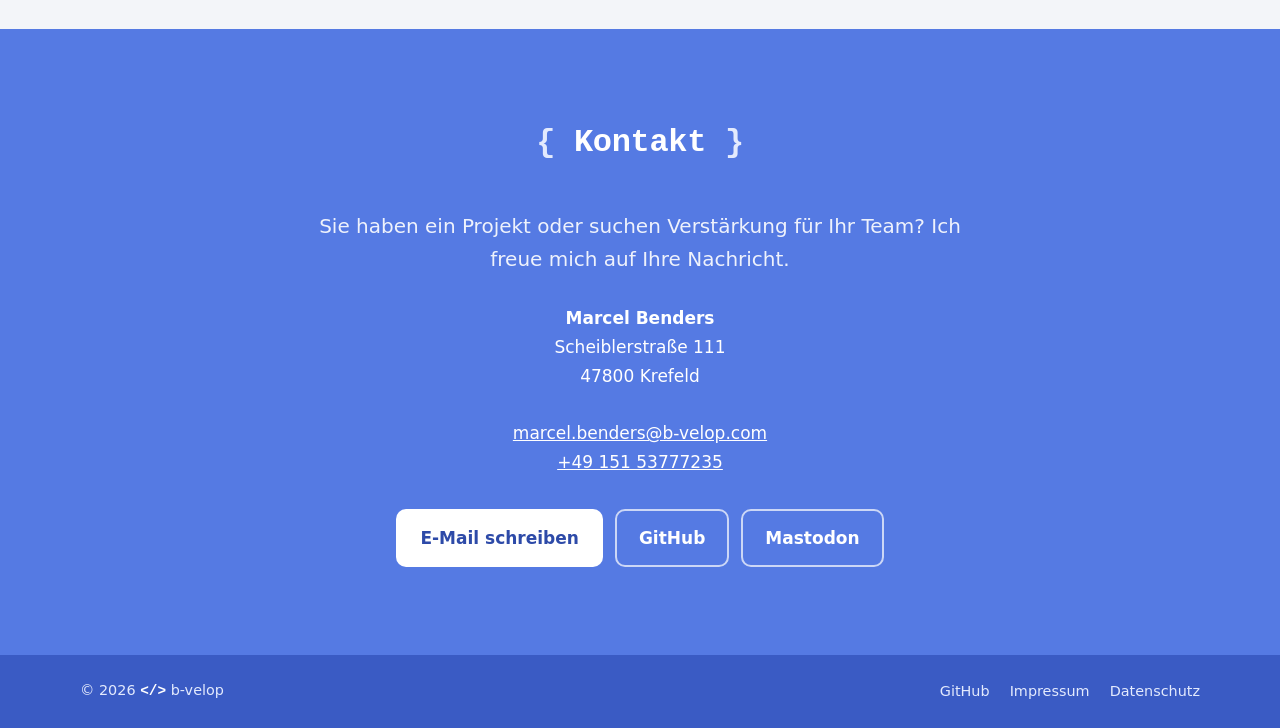
==== commit ac1d5dc7: "Telefonnummer aktualisieren Co-Authored-By: Claude Opus 5.5 (1M context) <noreply@anthropic.com> Cla" ====
--- a/index.html
+++ b/index.html
@@ -166,7 +166,7 @@
           Scheiblerstraße 111<br>
           47800 Krefeld<br><br>
           <a href="mailto:marcel.benders@b-velop.com">marcel.benders@b-velop.com</a><br>
-          <a href="tel:+4915202394104">+49 152 02 394 104</a>
+          <a href="tel:+4915153777235">+49 151 53777235</a>
         </address>
         <div class="hero-actions">
           <a class="btn btn-primary" href="mailto:marcel.benders@b-velop.com">E-Mail schreiben</a>
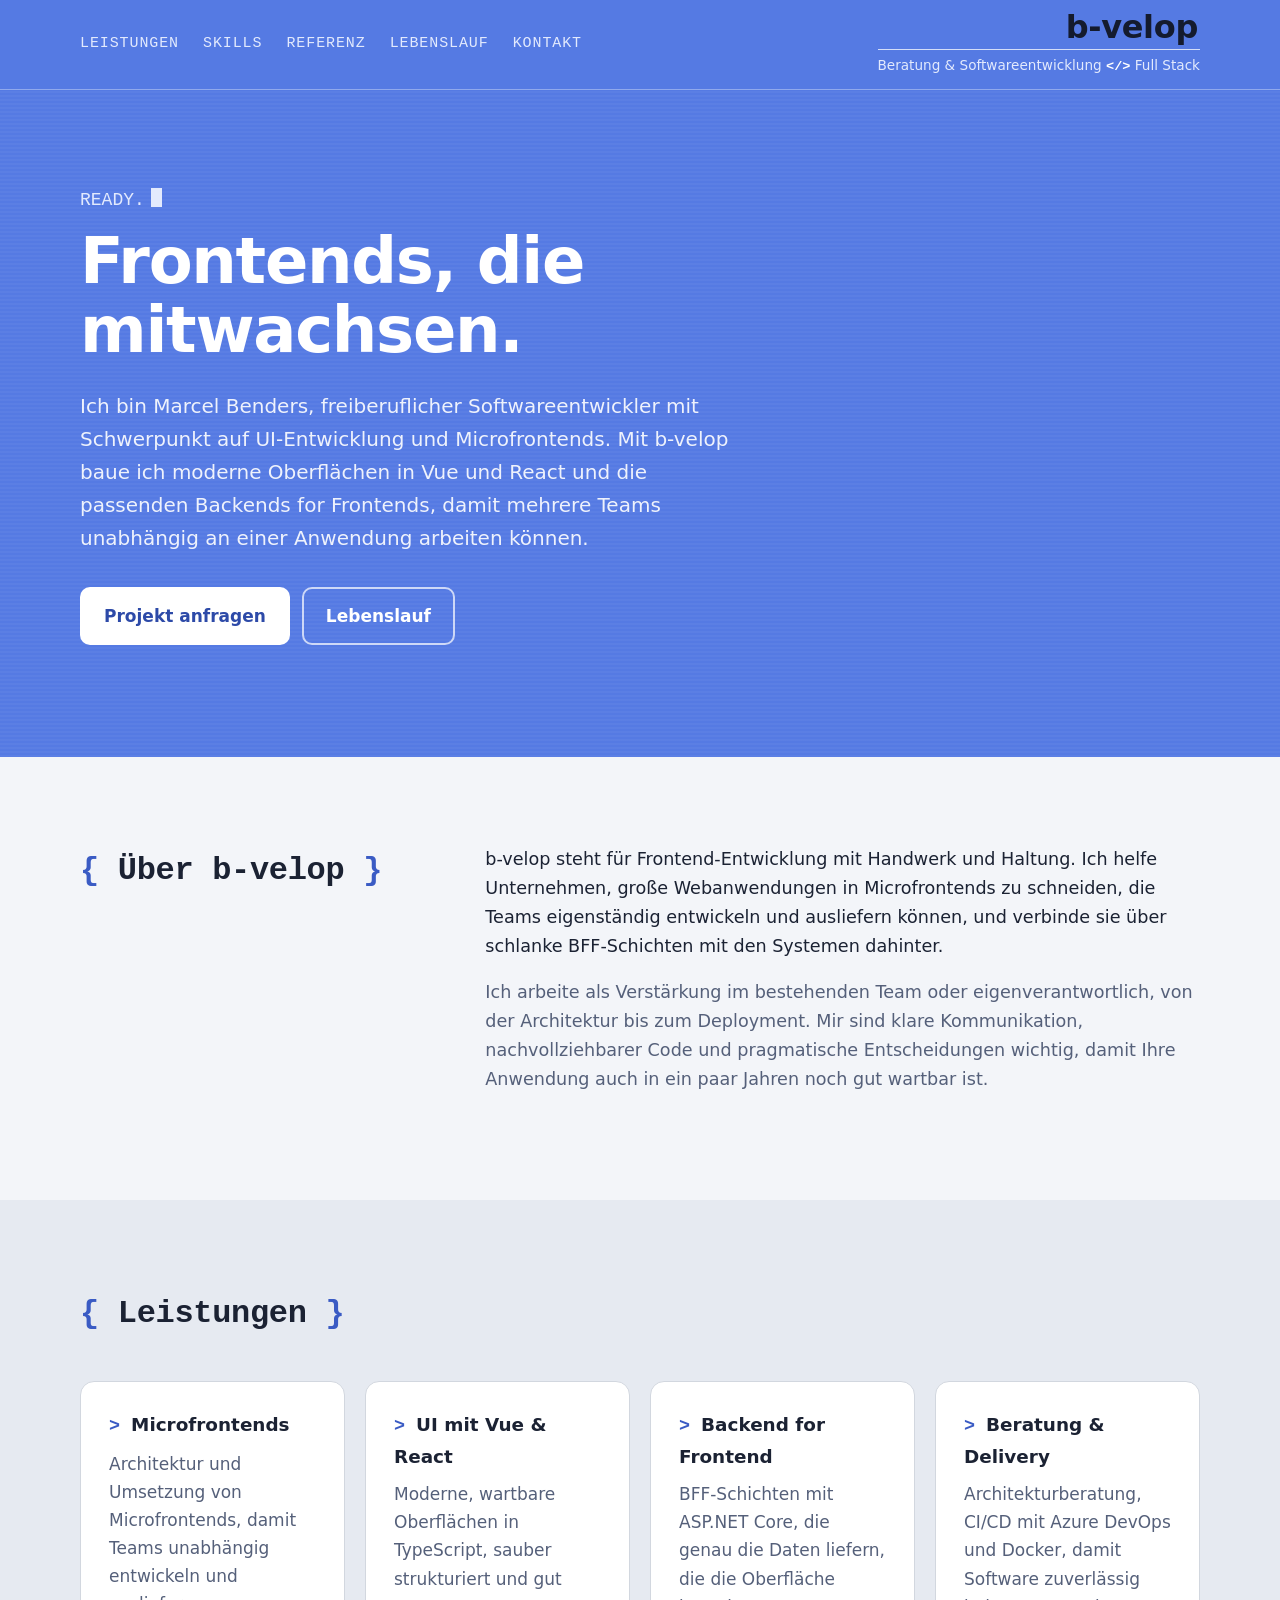
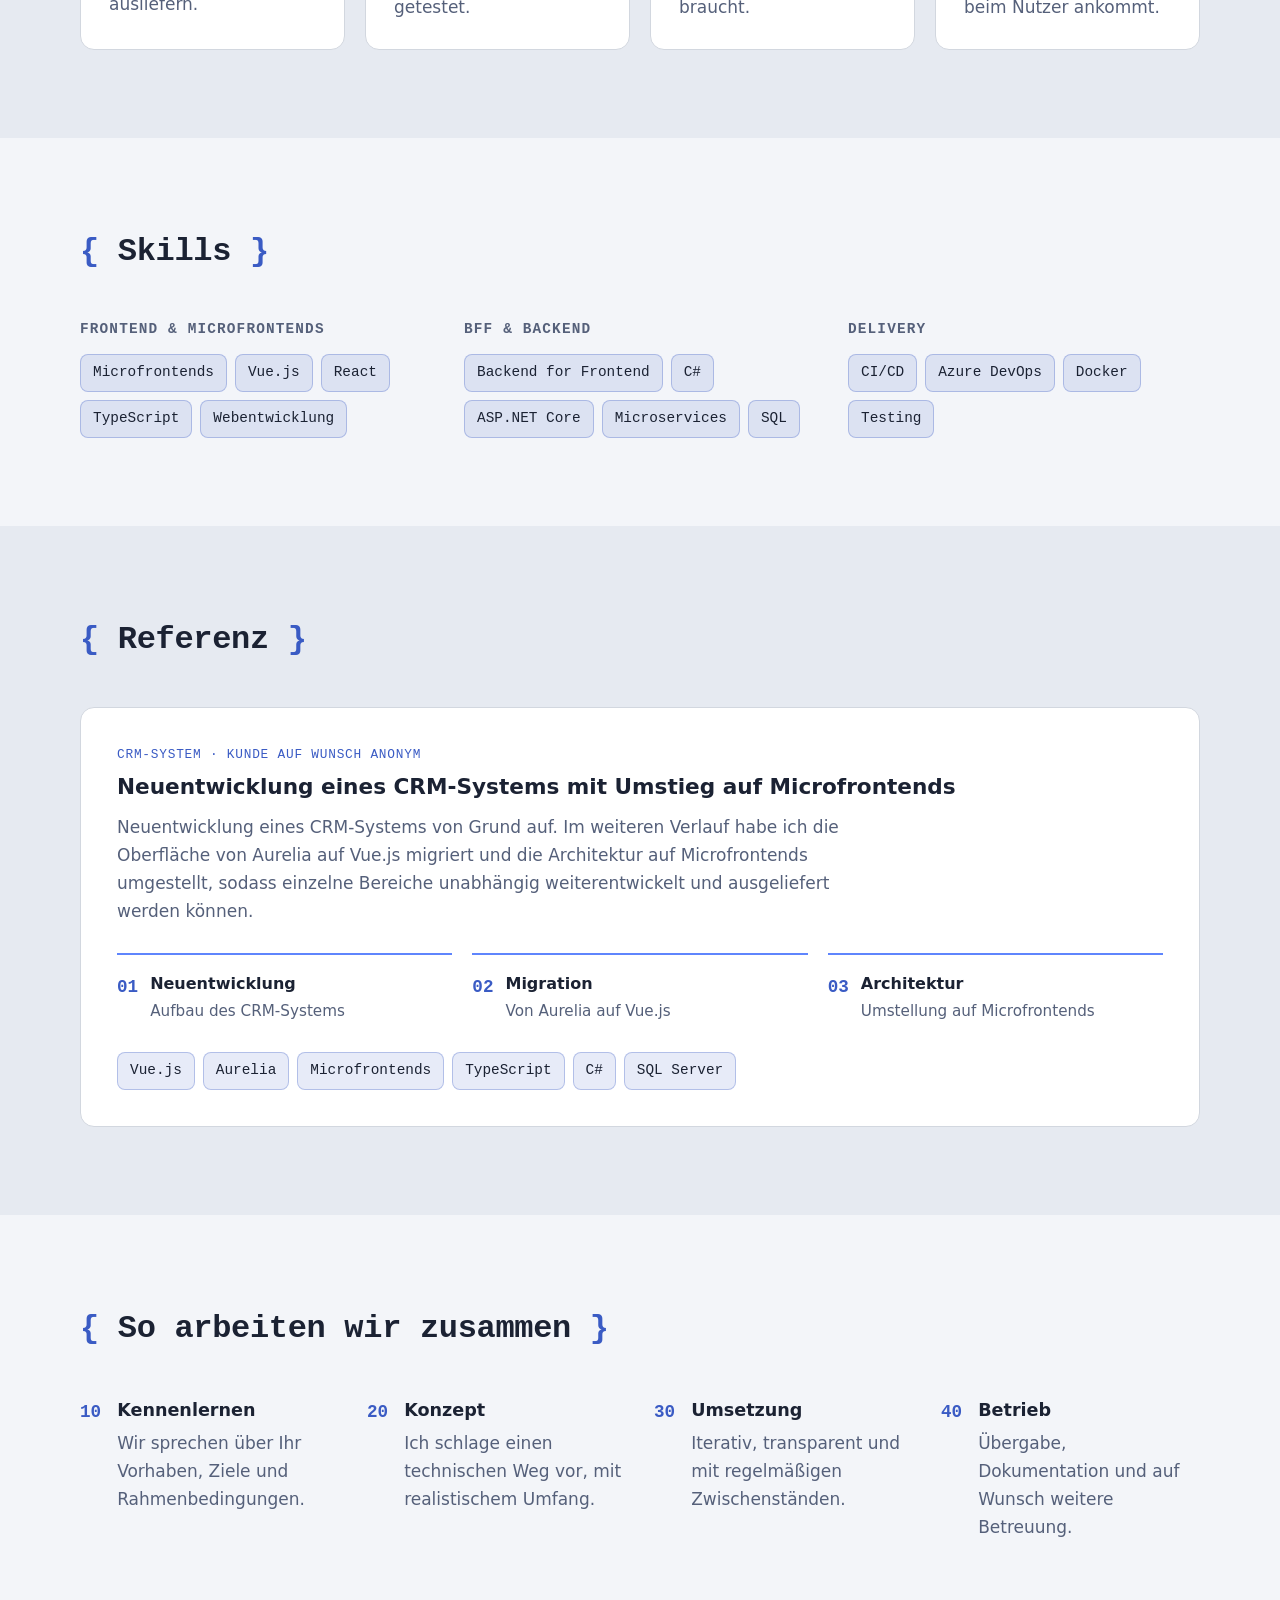
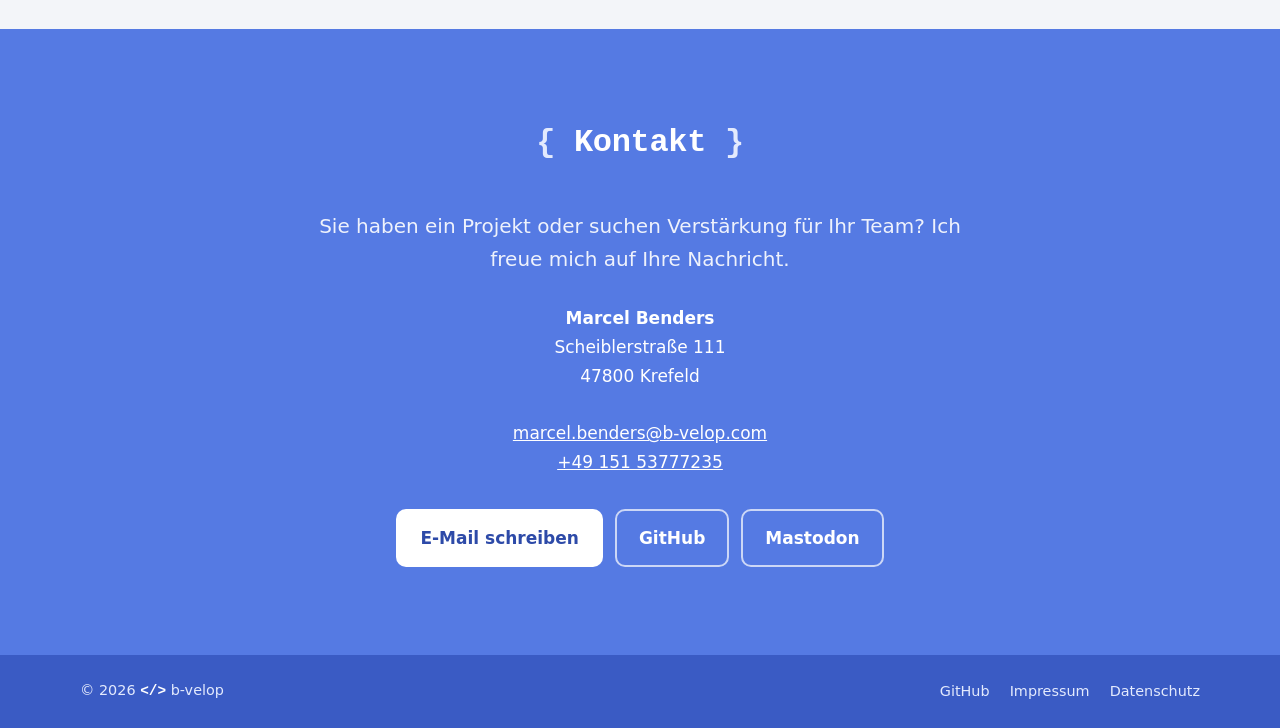
==== commit 55a241d1: "C# und SQL Server bei der CRM-Referenz ergänzen Co-Authored-By: Claude Opus 5.5 (1M context) <norepl" ====
--- a/index.html
+++ b/index.html
@@ -3,8 +3,41 @@
 <head>
   <meta charset="utf-8">
   <meta name="viewport" content="width=device-width, initial-scale=1">
-  <title>b-velop · Softwareentwicklung</title>
-  <meta name="description" content="b-velop – freiberufliche Softwareentwicklung von Marcel Benders. Microfrontends, UI-Entwicklung mit Vue und React, Backend for Frontend.">
+  <title>Freelance Frontend-Entwickler für Microfrontends, Vue &amp; React | b-velop</title>
+  <meta name="description" content="Marcel Benders (b-velop), freiberuflicher Softwareentwickler aus Krefeld: Microfrontends, UI-Entwicklung mit Vue.js und React sowie Backend for Frontend (BFF) mit ASP.NET Core.">
+  <link rel="canonical" href="https://b-velop.com/">
+  <meta property="og:type" content="website">
+  <meta property="og:locale" content="de_DE">
+  <meta property="og:site_name" content="b-velop">
+  <meta property="og:url" content="https://b-velop.com/">
+  <meta property="og:title" content="Freelance Frontend-Entwickler für Microfrontends, Vue &amp; React | b-velop">
+  <meta property="og:description" content="Marcel Benders (b-velop), freiberuflicher Softwareentwickler aus Krefeld: Microfrontends, UI-Entwicklung mit Vue.js und React sowie Backend for Frontend (BFF) mit ASP.NET Core.">
+  <script type="application/ld+json">
+  {
+    "@context": "https://schema.org",
+    "@type": "ProfessionalService",
+    "name": "b-velop",
+    "url": "https://b-velop.com/",
+    "description": "Freiberufliche Softwareentwicklung: Microfrontends, UI-Entwicklung mit Vue.js und React, Backend for Frontend.",
+    "email": "marcel.benders@b-velop.com",
+    "telephone": "+49 151 53777235",
+    "vatID": "DE357383380",
+    "address": {
+      "@type": "PostalAddress",
+      "streetAddress": "Scheiblerstraße 111",
+      "postalCode": "47800",
+      "addressLocality": "Krefeld",
+      "addressCountry": "DE"
+    },
+    "founder": {
+      "@type": "Person",
+      "name": "Marcel Benders",
+      "jobTitle": "Freiberuflicher Softwareentwickler",
+      "knowsAbout": ["Microfrontends", "Vue.js", "React", "TypeScript", "Backend for Frontend", "ASP.NET Core", "C#"],
+      "sameAs": ["https://github.com/Marcel-B", "https://mastodon.social/@marcel_be"]
+    }
+  }
+  </script>
   <meta name="theme-color" content="#557AE3">
   <link rel="icon" href="assets/favicon.svg" type="image/svg+xml">
   <link rel="stylesheet" href="styles.css">
@@ -137,7 +170,7 @@
             <li><span class="step-no">03</span><div><h4>Architektur</h4><p>Umstellung auf Microfrontends</p></div></li>
           </ol>
           <ul class="tags">
-            <li>Vue.js</li><li>Aurelia</li><li>Microfrontends</li><li>TypeScript</li>
+            <li>Vue.js</li><li>Aurelia</li><li>Microfrontends</li><li>TypeScript</li><li>C#</li><li>SQL Server</li>
           </ul>
         </article>
       </div>
--- a/styles.css
+++ b/styles.css
@@ -171,6 +171,9 @@
 .legal .container { max-width: 760px; }
 .legal h1 { font-size: clamp(1.8rem, 4vw, 2.6rem); }
 .legal h2 { font-size: 1.2rem; margin: 2em 0 .4em; }
+.legal h2.legal-section { font-size: 1.6rem; margin-top: 2.5em; padding-top: 1.2em; border-top: 1px solid var(--border); }
+.legal h3 { font-size: 1.05rem; margin: 1.6em 0 .4em; }
+.legal-credit { font-size: .85rem; margin-top: 2.5em !important; }
 .legal p, .legal address { font-style: normal; color: var(--muted); margin: 0 0 1em; }
 .legal a { color: var(--accent); }
 .contact .hero-actions { justify-content: center; }
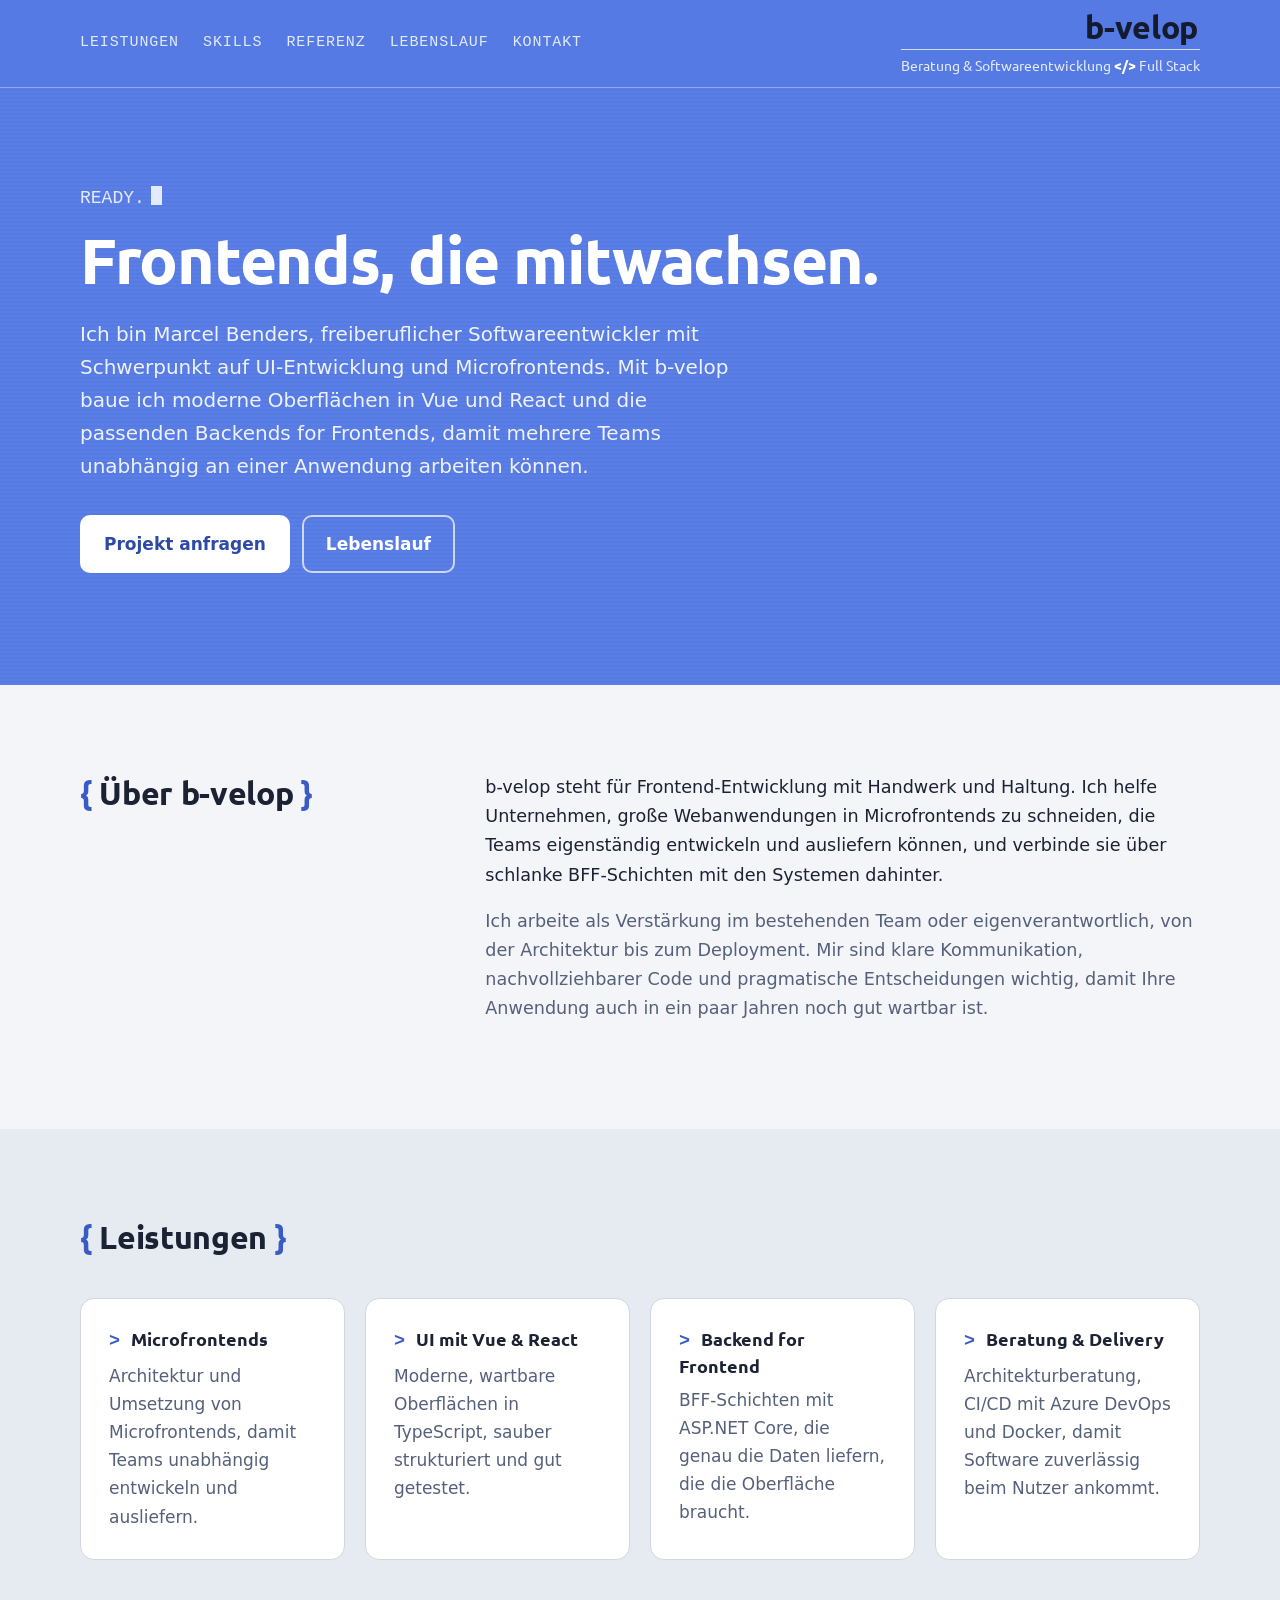
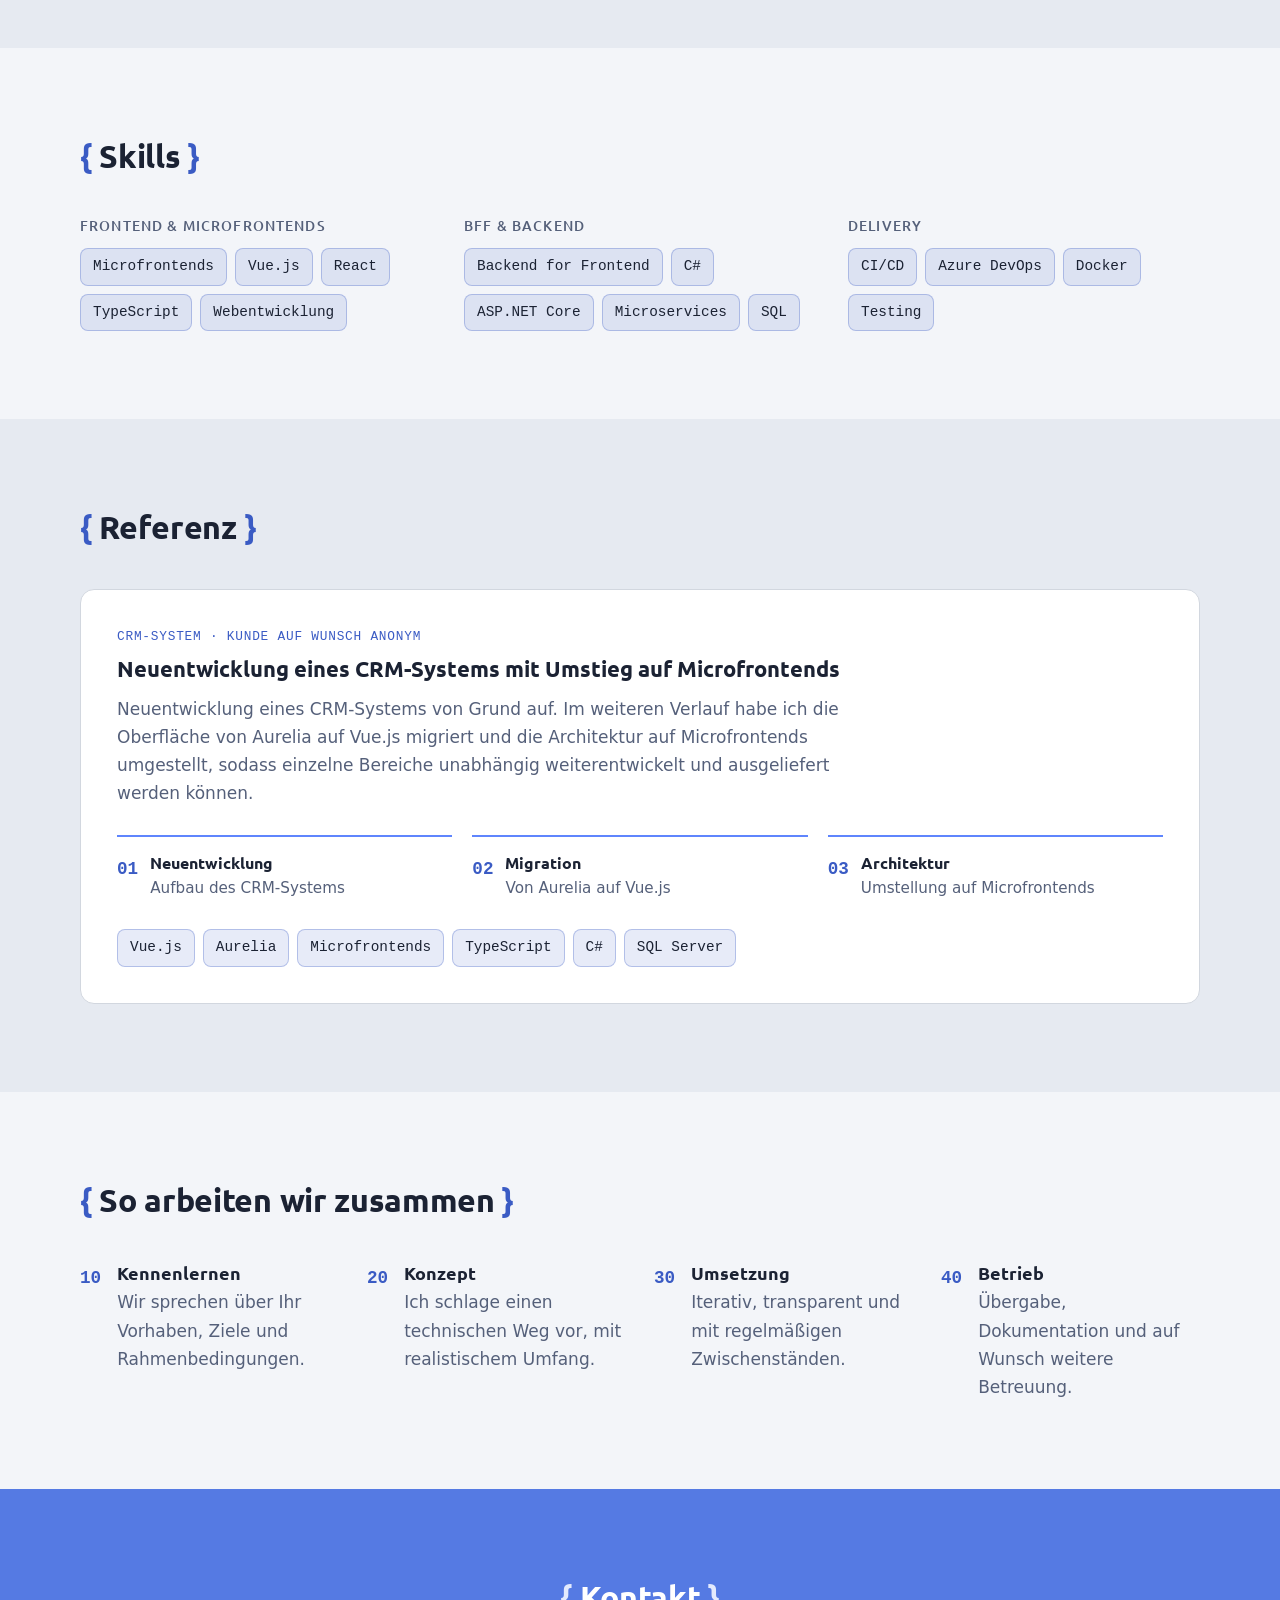
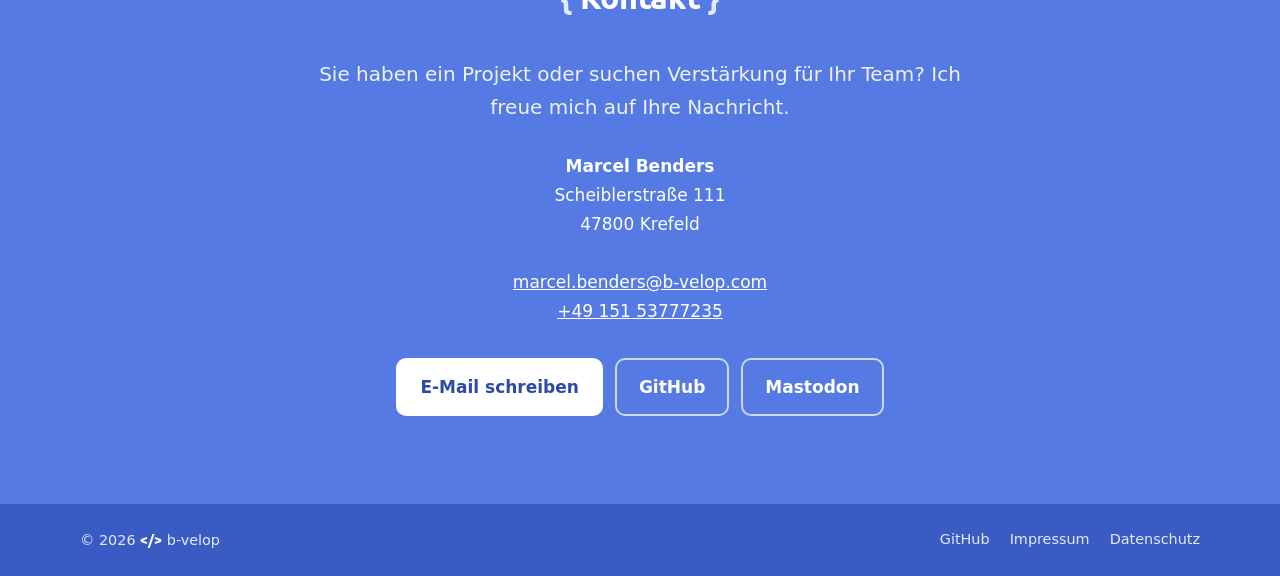
==== commit 3a500992: "Logo und Überschriften in Ubuntu setzen Die Ubuntu-Schrift (Ubuntu Font Licence 1.0) wird lokal aus " ====
--- a/index.html
+++ b/index.html
@@ -40,6 +40,7 @@
   </script>
   <meta name="theme-color" content="#557AE3">
   <link rel="icon" href="assets/favicon.svg" type="image/svg+xml">
+  <link rel="preload" href="assets/fonts/ubuntu-700.woff2" as="font" type="font/woff2" crossorigin>
   <link rel="stylesheet" href="styles.css">
 </head>
 <body>
--- a/styles.css
+++ b/styles.css
@@ -1,4 +1,9 @@
 /* b-velop – C64-Blau wie auf der bisherigen Seite */
+/* Ubuntu (Ubuntu Font Licence 1.0, siehe assets/fonts/UFL-1.0.txt), lokal eingebunden */
+@font-face { font-family: "Ubuntu"; src: url("assets/fonts/ubuntu-400.woff2") format("woff2"); font-weight: 400; font-style: normal; font-display: swap; }
+@font-face { font-family: "Ubuntu"; src: url("assets/fonts/ubuntu-500.woff2") format("woff2"); font-weight: 500; font-style: normal; font-display: swap; }
+@font-face { font-family: "Ubuntu"; src: url("assets/fonts/ubuntu-700.woff2") format("woff2"); font-weight: 700; font-style: normal; font-display: swap; }
+
 :root {
   --c64-blue: #557AE3;        /* Hauptblau der alten Seite */
   --c64-light: #5F85FD;       /* Akzentlinien */
@@ -13,6 +18,7 @@
   --accent: #3A5BC4;
   --on-accent: #FFFFFF;
   --mono: ui-monospace, "SF Mono", Menlo, Consolas, "Liberation Mono", monospace;
+  --display: "Ubuntu", system-ui, "Segoe UI", Roboto, sans-serif;
   --sans: system-ui, -apple-system, "Segoe UI", Roboto, "Helvetica Neue", Arial, sans-serif;
   --radius: 14px;
 }
@@ -62,11 +68,12 @@
 .nav a:hover, .nav a:focus-visible { color: #fff; }
 .brand { display: flex; flex-direction: column; align-items: flex-end; text-decoration: none; flex-shrink: 0; padding: 10px 0; }
 .brand-name {
+  font-family: var(--display);
   font-size: 2rem; font-weight: 700; line-height: 1.1; letter-spacing: -.01em;
   color: #141B2E; padding: 0 2px 4px; border-bottom: 1px solid rgba(255,255,255,.75); align-self: stretch; text-align: right;
 }
-.brand-sub { font-size: .85rem; color: var(--c64-pale); margin-top: 4px; white-space: nowrap; }
-.brand-sub b, .site-footer b { font-family: var(--mono); color: #fff; font-weight: 700; }
+.brand-sub { font-family: var(--display); font-size: .85rem; color: var(--c64-pale); margin-top: 4px; white-space: nowrap; }
+.brand-sub b, .site-footer b { font-family: var(--display); color: #fff; font-weight: 700; }
 
 /* Hero */
 .hero {
@@ -92,6 +99,7 @@
 @keyframes blink { 50% { opacity: 0; } }
 @media (prefers-reduced-motion: reduce) { .caret::after { animation: none; } }
 
+h1, h2, h3, h4 { font-family: var(--display); font-weight: 700; line-height: 1.3; }
 h1 {
   font-size: clamp(2.2rem, 5.5vw, 4rem);
   line-height: 1.08; letter-spacing: -.02em;
@@ -115,7 +123,7 @@
 .section { padding: 88px 0; }
 .section-alt { background: var(--bg-alt); }
 .section-title {
-  font-family: var(--mono);
+  font-family: var(--display);
   font-size: clamp(1.5rem, 3vw, 2rem);
   margin: 0 0 40px; letter-spacing: -.01em;
 }
@@ -139,7 +147,7 @@
 /* Skills */
 .skill-groups { display: grid; grid-template-columns: repeat(auto-fit, minmax(240px, 1fr)); gap: 32px; }
 .skill-group h3 {
-  font-family: var(--mono); font-size: .9rem; text-transform: uppercase;
+  font-family: var(--display); font-weight: 500; font-size: .9rem; text-transform: uppercase;
   letter-spacing: .08em; color: var(--muted); margin: 0 0 12px;
 }
 .tags { list-style: none; padding: 0; margin: 0; display: flex; flex-wrap: wrap; gap: 8px; }
@@ -209,7 +217,7 @@
 .cv-contact a { color: var(--accent); }
 .btn-print { background: var(--accent); color: #fff; border: 0; cursor: pointer; font: inherit; font-weight: 600; }
 .cv h2 {
-  font-family: var(--mono); font-size: 1.1rem; margin: 48px 0 16px;
+  font-family: var(--display); font-size: 1.1rem; margin: 48px 0 16px;
   padding-bottom: 8px; border-bottom: 2px solid var(--c64-light);
 }
 .cv h2 span { color: var(--accent); }
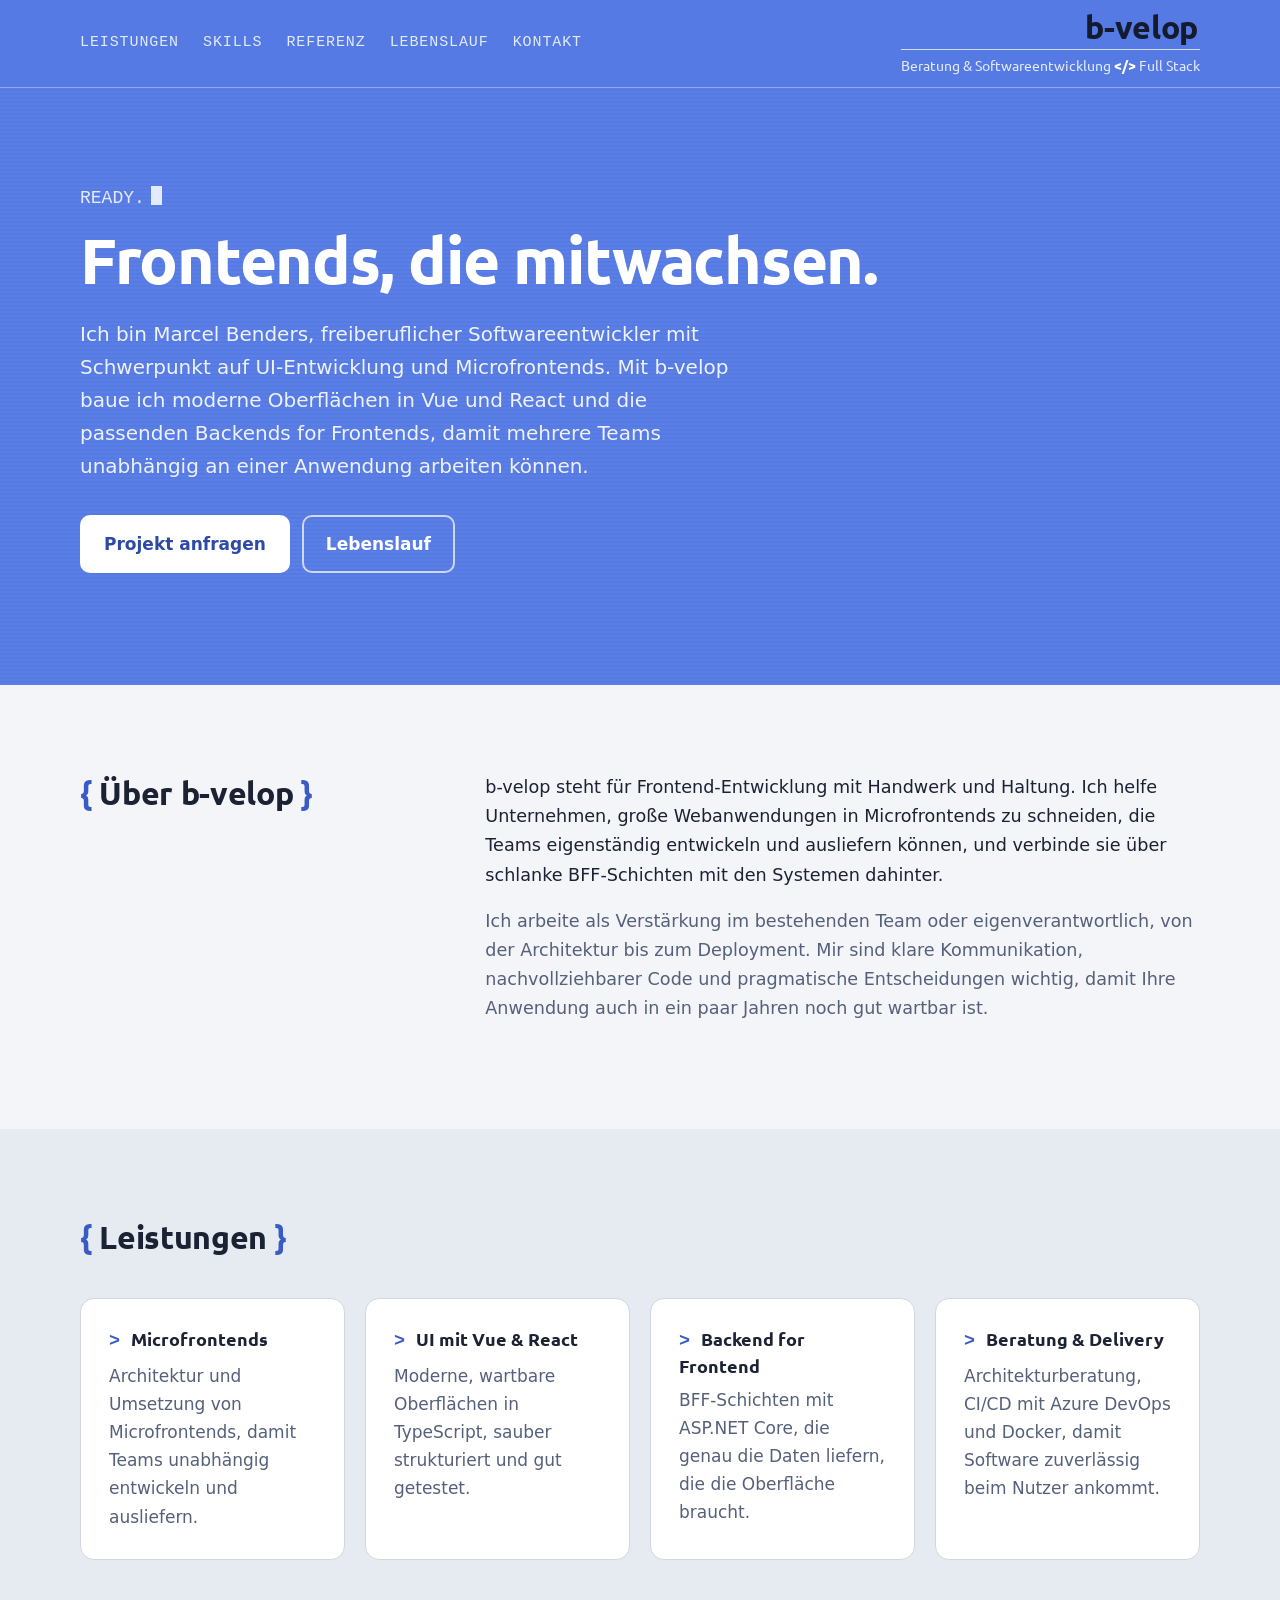
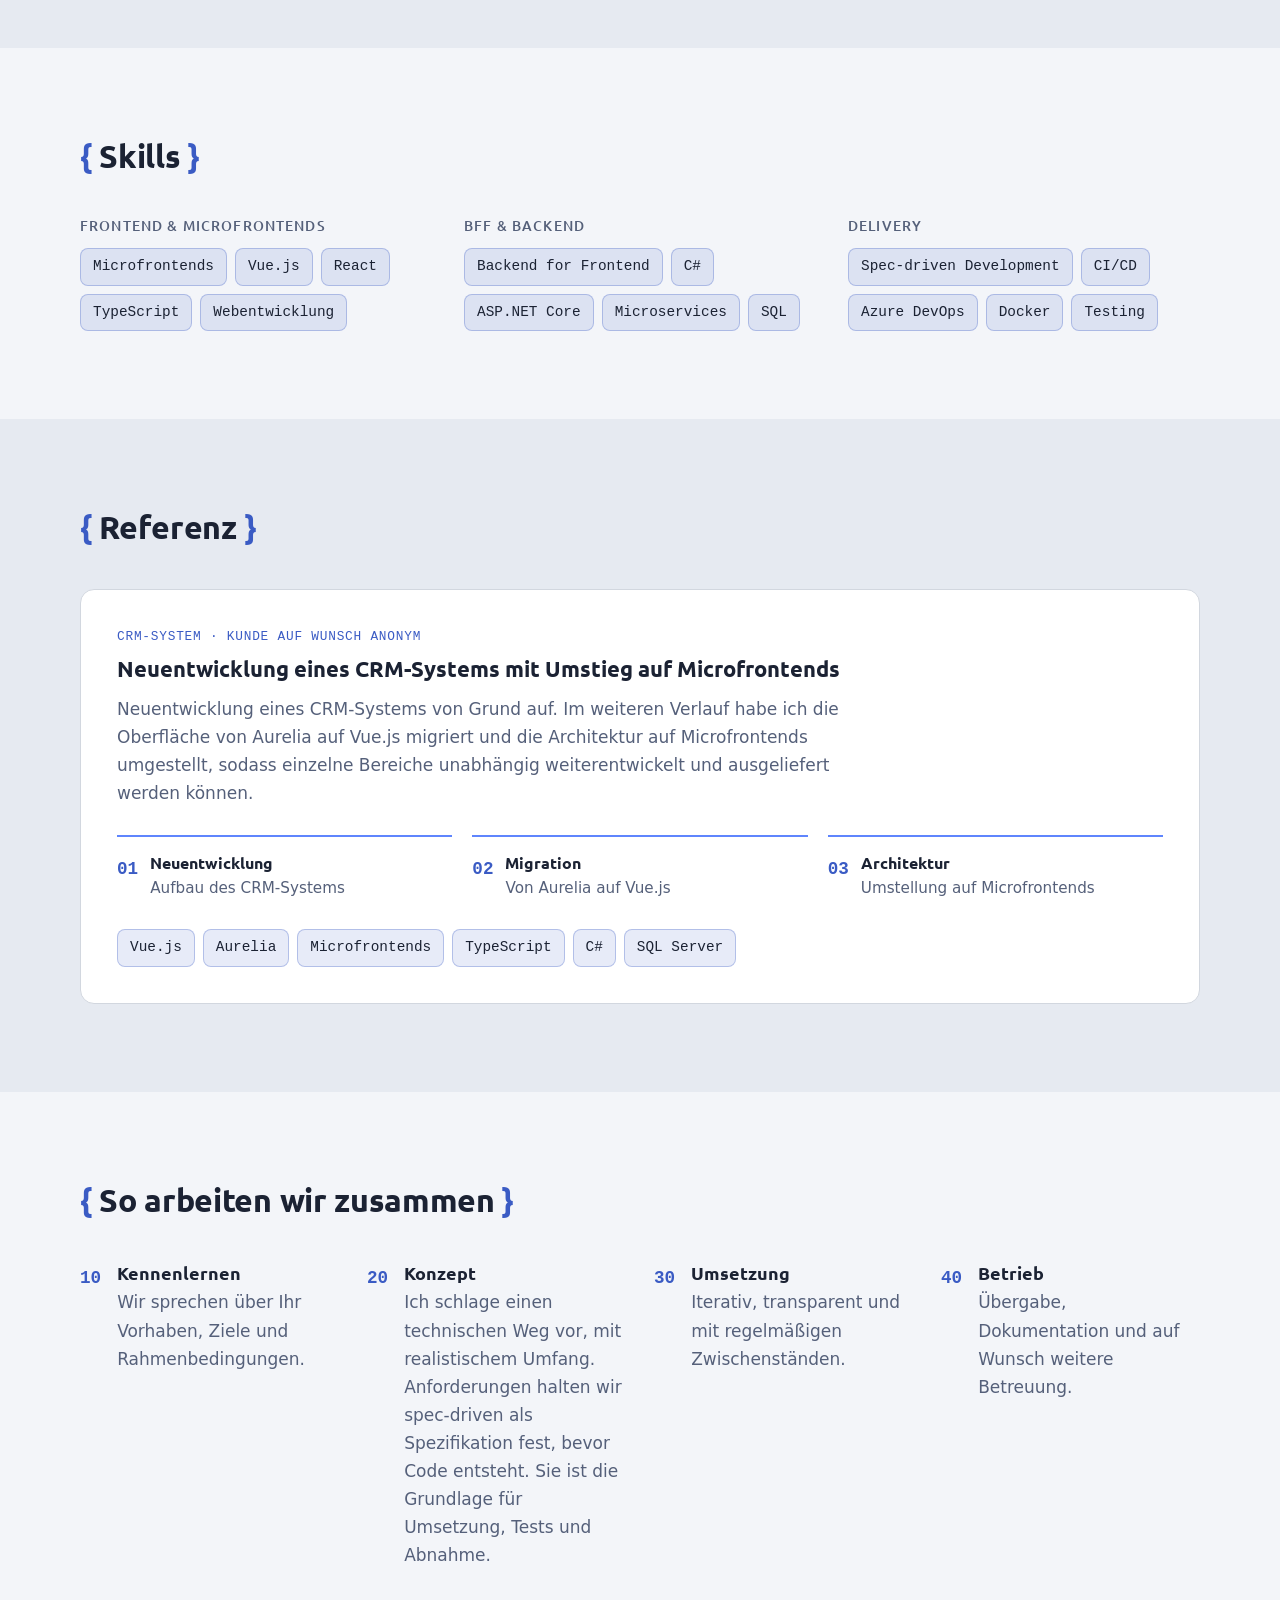
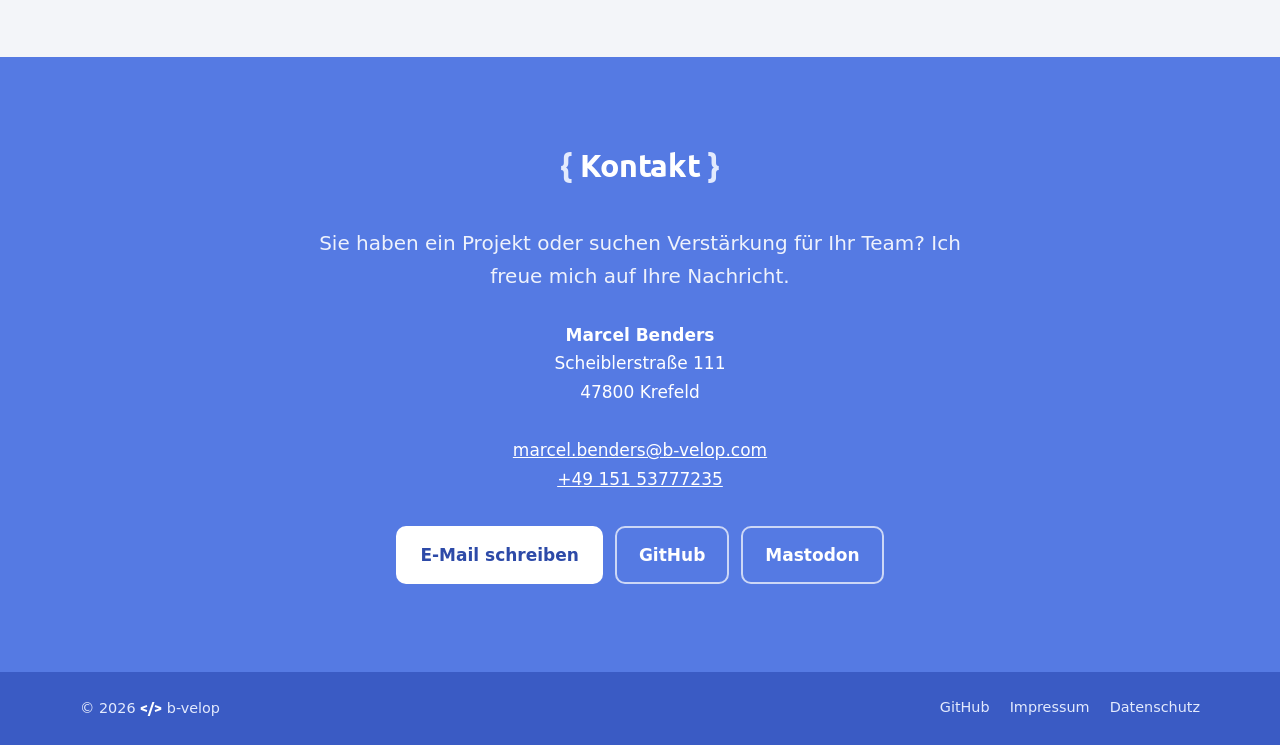
==== commit 5b502271: "Spec-driven Development bei Skills und Arbeitsweise ergänzen Co-Authored-By: Claude Opus 5.5 (1M con" ====
--- a/index.html
+++ b/index.html
@@ -33,7 +33,7 @@
       "@type": "Person",
       "name": "Marcel Benders",
       "jobTitle": "Freiberuflicher Softwareentwickler",
-      "knowsAbout": ["Microfrontends", "Vue.js", "React", "TypeScript", "Backend for Frontend", "ASP.NET Core", "C#"],
+      "knowsAbout": ["Microfrontends", "Vue.js", "React", "TypeScript", "Backend for Frontend", "ASP.NET Core", "C#", "Spec-driven Development"],
       "sameAs": ["https://github.com/Marcel-B", "https://mastodon.social/@marcel_be"]
     }
   }
@@ -144,7 +144,7 @@
           <div class="skill-group">
             <h3>Delivery</h3>
             <ul class="tags">
-              <li>CI/CD</li><li>Azure DevOps</li><li>Docker</li><li>Testing</li>
+              <li>Spec-driven Development</li><li>CI/CD</li><li>Azure DevOps</li><li>Docker</li><li>Testing</li>
             </ul>
           </div>
         </div>
@@ -183,7 +183,7 @@
         <h2 class="section-title"><span>{</span> So arbeiten wir zusammen <span>}</span></h2>
         <ol class="steps">
           <li><span class="step-no">10</span><div><h3>Kennenlernen</h3><p>Wir sprechen über Ihr Vorhaben, Ziele und Rahmenbedingungen.</p></div></li>
-          <li><span class="step-no">20</span><div><h3>Konzept</h3><p>Ich schlage einen technischen Weg vor, mit realistischem Umfang.</p></div></li>
+          <li><span class="step-no">20</span><div><h3>Konzept</h3><p>Ich schlage einen technischen Weg vor, mit realistischem Umfang. Anforderungen halten wir spec-driven als Spezifikation fest, bevor Code entsteht. Sie ist die Grundlage für Umsetzung, Tests und Abnahme.</p></div></li>
           <li><span class="step-no">30</span><div><h3>Umsetzung</h3><p>Iterativ, transparent und mit regelmäßigen Zwischenständen.</p></div></li>
           <li><span class="step-no">40</span><div><h3>Betrieb</h3><p>Übergabe, Dokumentation und auf Wunsch weitere Betreuung.</p></div></li>
         </ol>
